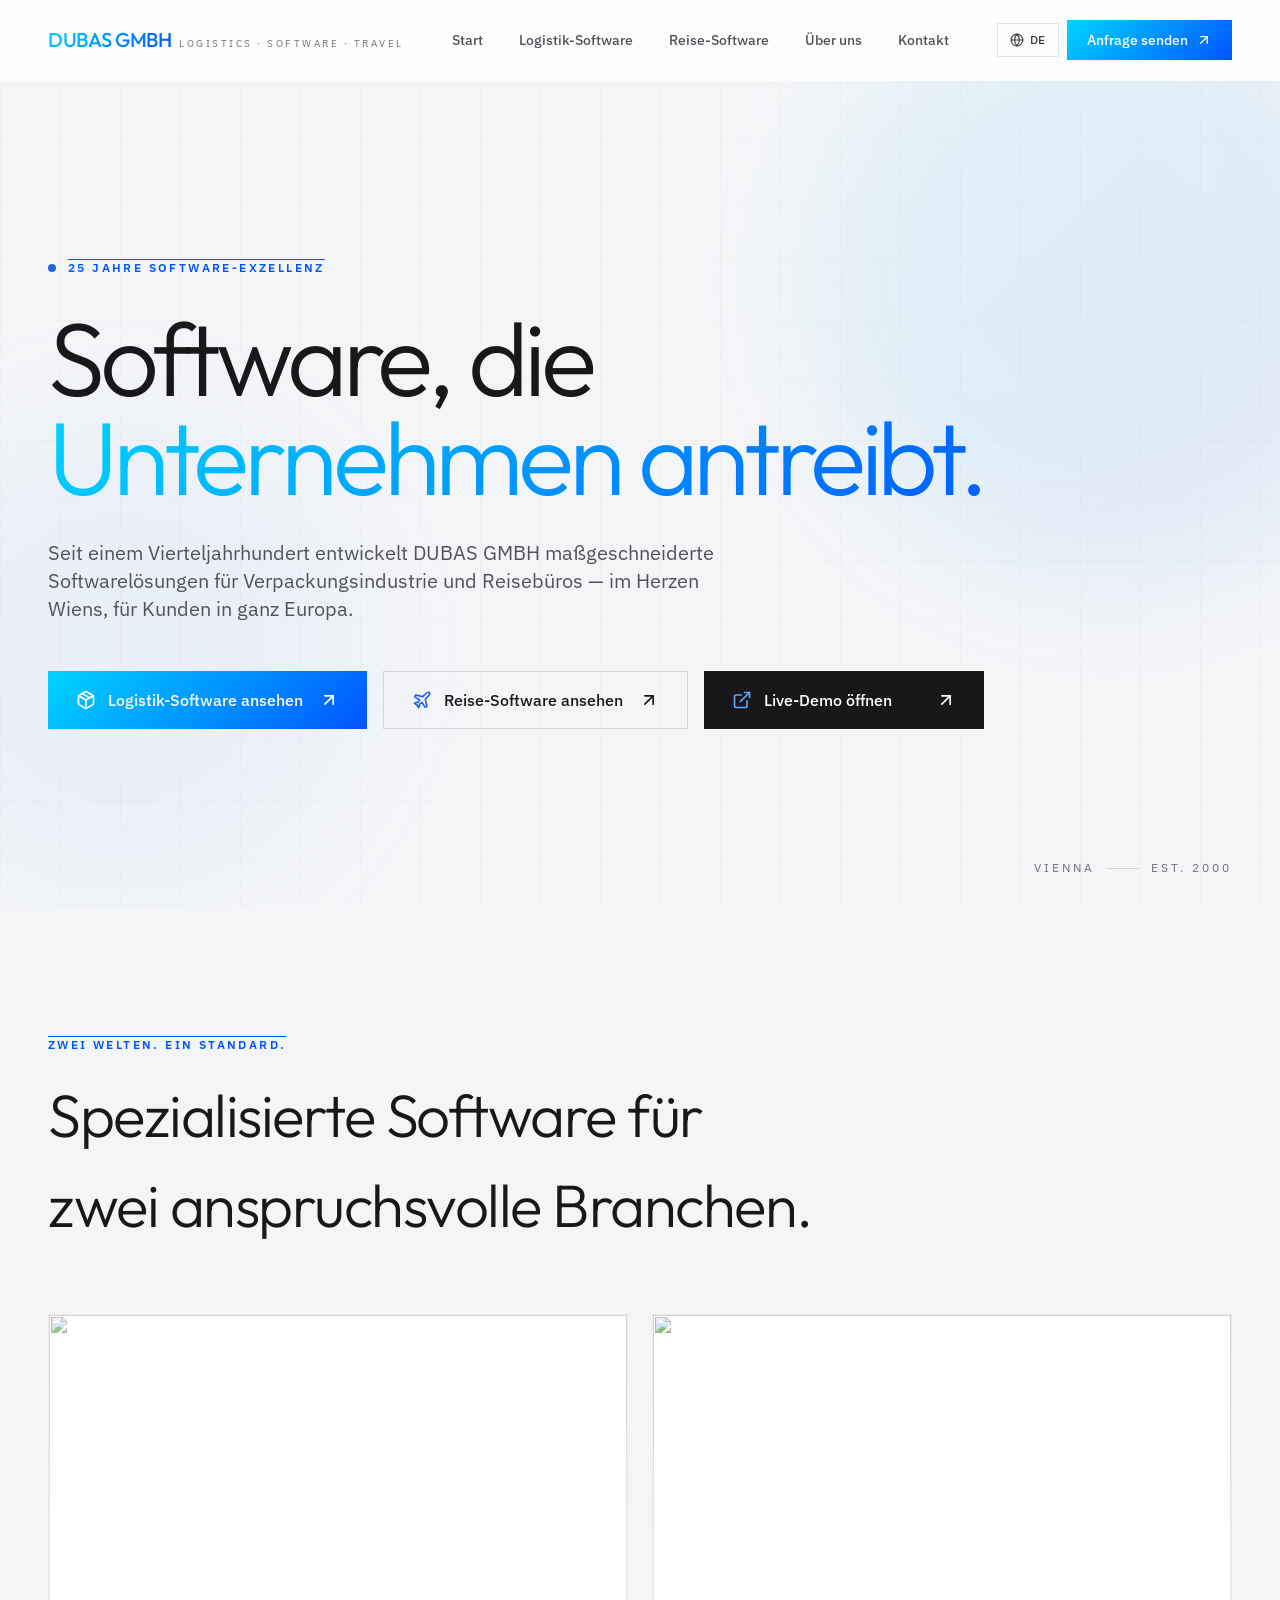
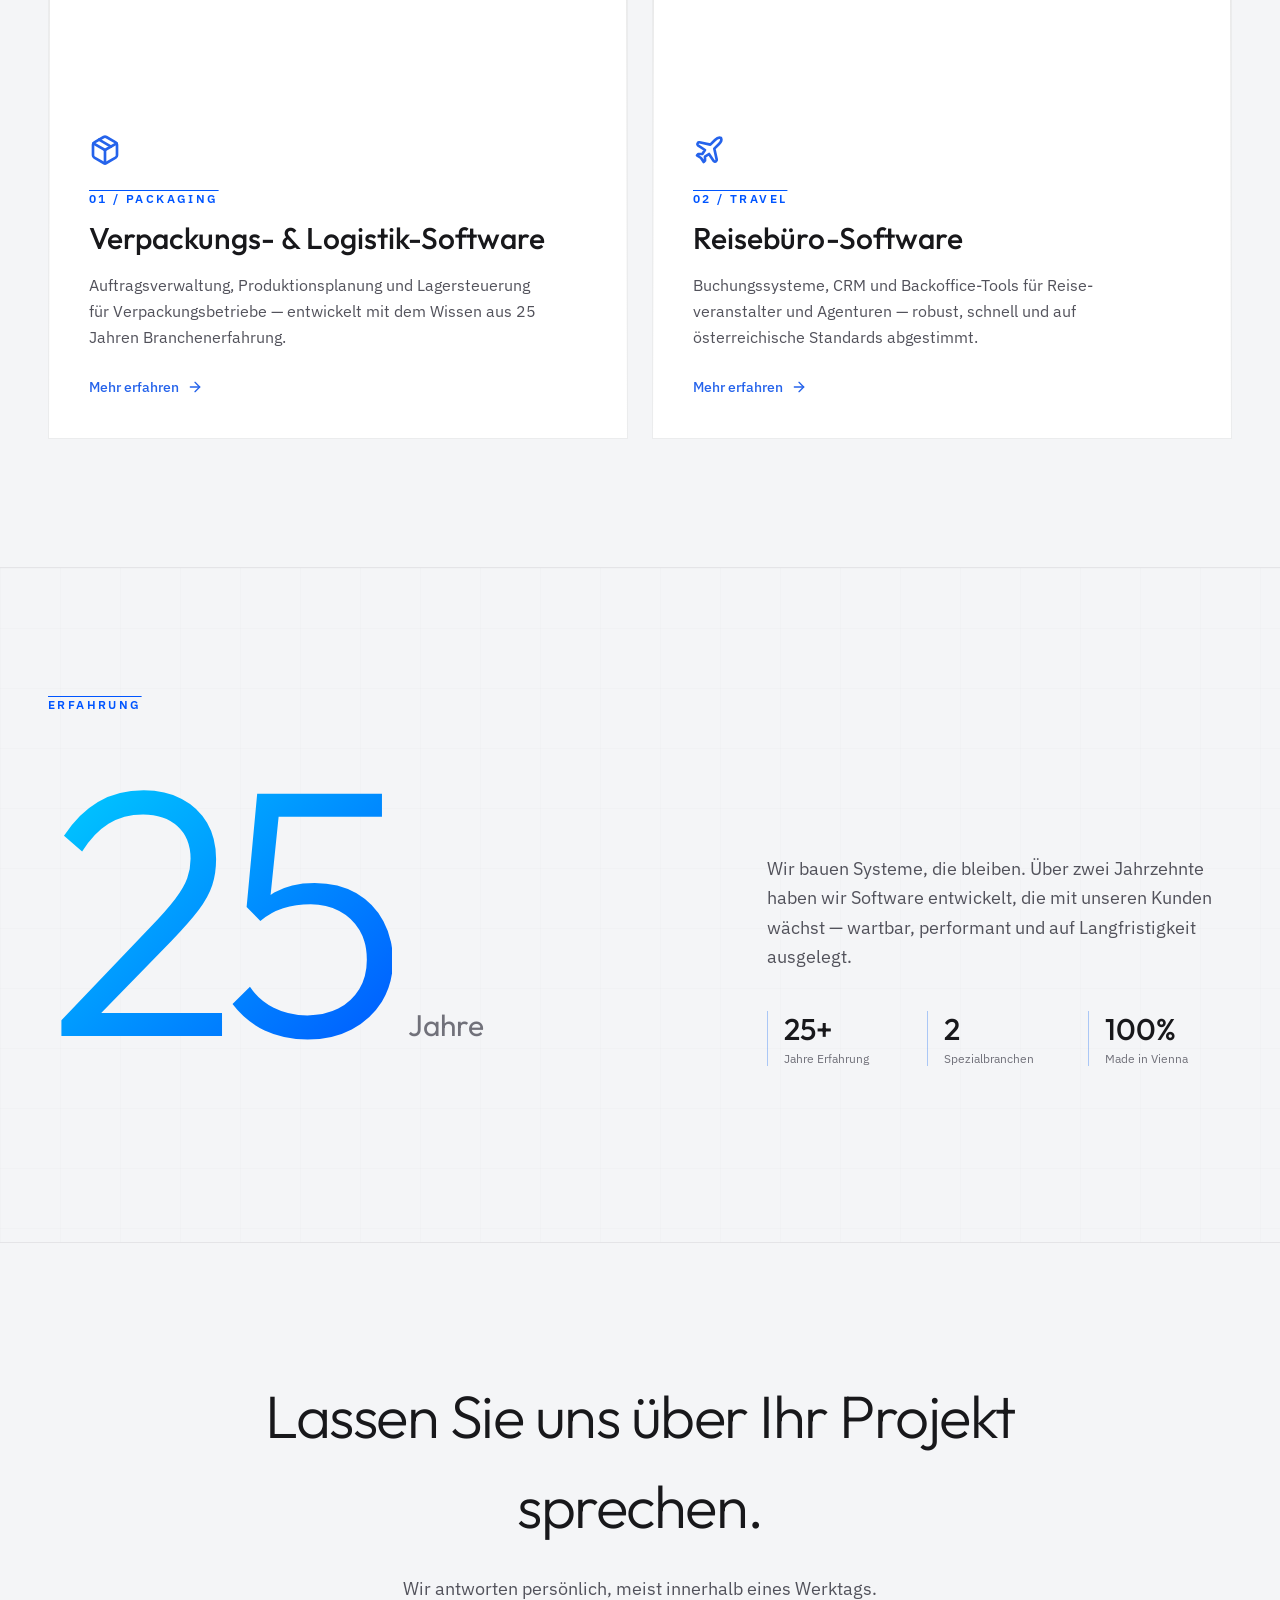
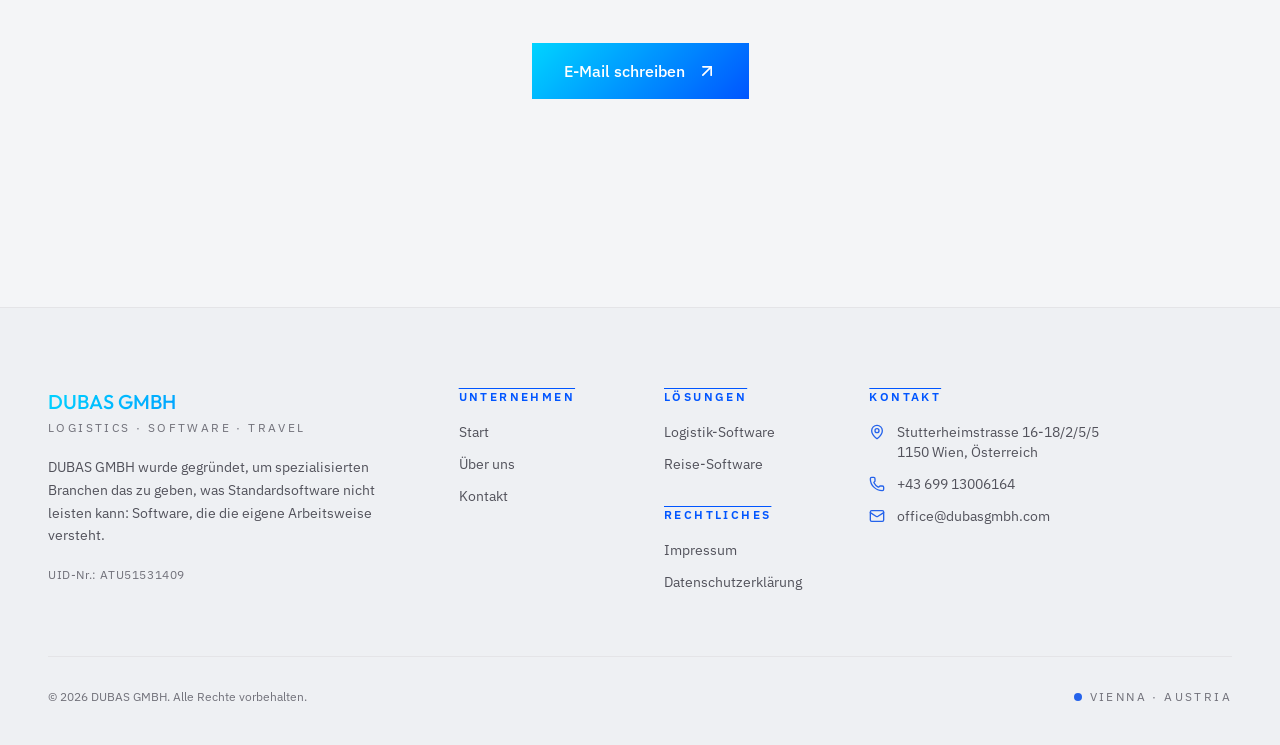
==== index.html @ 384abd9e "Add files via upload" ====
<!doctype html><html lang="en"><head><meta charset="utf-8"/><meta name="viewport" content="width=device-width,initial-scale=1"/><meta name="theme-color" content="#000000"/><meta name="description" content="DUBAS GMBH · Logistics · Software · Travel — Spezialisierte Software für Verpackungsindustrie und Reisebüros seit 25 Jahren. Wien, Österreich."/><link rel="preconnect" href="https://fonts.googleapis.com"/><link rel="preconnect" href="https://fonts.gstatic.com" crossorigin/><link href="https://fonts.googleapis.com/css2?family=Inter:wght@600&display=swap" rel="stylesheet"/><title>DUBAS GMBH · Logistics · Software · Travel</title><script>window.addEventListener("error",function(e){e.error instanceof DOMException&&"DataCloneError"===e.error.name&&e.message&&e.message.includes("PerformanceServerTiming")&&(e.stopImmediatePropagation(),e.preventDefault())},!0)</script><script defer="defer" src="/static/js/main.39b60852.js"></script><link href="/static/css/main.dbda0793.css" rel="stylesheet"></head><body><noscript>You need to enable JavaScript to run this app.</noscript><div id="root"></div><script>!function(e,t){var r,s,o,i;t.__SV||(window.posthog=t,t._i=[],t.init=function(n,a,p){function c(e,t){var r=t.split(".");2==r.length&&(e=e[r[0]],t=r[1]),e[t]=function(){e.push([t].concat(Array.prototype.slice.call(arguments,0)))}}(o=e.createElement("script")).type="text/javascript",o.crossOrigin="anonymous",o.async=!0,o.src=a.api_host.replace(".i.posthog.com","-assets.i.posthog.com")+"/static/array.js",(i=e.getElementsByTagName("script")[0]).parentNode.insertBefore(o,i);var g=t;for(void 0!==p?g=t[p]=[]:p="posthog",g.people=g.people||[],g.toString=function(e){var t="posthog";return"posthog"!==p&&(t+="."+p),e||(t+=" (stub)"),t},g.people.toString=function(){return g.toString(1)+".people (stub)"},r="init me ws ys ps bs capture je Di ks register register_once register_for_session unregister unregister_for_session Ps getFeatureFlag getFeatureFlagPayload isFeatureEnabled reloadFeatureFlags updateEarlyAccessFeatureEnrollment getEarlyAccessFeatures on onFeatureFlags onSurveysLoaded onSessionId getSurveys getActiveMatchingSurveys renderSurvey canRenderSurvey canRenderSurveyAsync identify setPersonProperties group resetGroups setPersonPropertiesForFlags resetPersonPropertiesForFlags setGroupPropertiesForFlags resetGroupPropertiesForFlags reset get_distinct_id getGroups get_session_id get_session_replay_url alias set_config startSessionRecording stopSessionRecording sessionRecordingStarted captureException loadToolbar get_property getSessionProperty Es $s createPersonProfile Is opt_in_capturing opt_out_capturing has_opted_in_capturing has_opted_out_capturing clear_opt_in_out_capturing Ss debug xs getPageViewId captureTraceFeedback captureTraceMetric".split(" "),s=0;s<r.length;s++)c(g,r[s]);t._i.push([n,a,p])},t.__SV=1)}(document,window.posthog||[]),posthog.init("phc_xAvL2Iq4tFmANRE7kzbKwaSqp1HJjN7x48s3vr0CMjs",{api_host:"https://us.i.posthog.com",person_profiles:"identified_only",session_recording:{recordCrossOriginIframes:!0,capturePerformance:!1}})</script></body></html>
---- static/css/main.dbda0793.css ----
@import url(https://fonts.googleapis.com/css2?family=Outfit:wght@300;400;500;600;700&family=IBM+Plex+Sans:wght@300;400;500;600&display=swap);*,:after,:before{--tw-border-spacing-x:0;--tw-border-spacing-y:0;--tw-translate-x:0;--tw-translate-y:0;--tw-rotate:0;--tw-skew-x:0;--tw-skew-y:0;--tw-scale-x:1;--tw-scale-y:1;--tw-pan-x: ;--tw-pan-y: ;--tw-pinch-zoom: ;--tw-scroll-snap-strictness:proximity;--tw-gradient-from-position: ;--tw-gradient-via-position: ;--tw-gradient-to-position: ;--tw-ordinal: ;--tw-slashed-zero: ;--tw-numeric-figure: ;--tw-numeric-spacing: ;--tw-numeric-fraction: ;--tw-ring-inset: ;--tw-ring-offset-width:0px;--tw-ring-offset-color:#fff;--tw-ring-color:#3b82f680;--tw-ring-offset-shadow:0 0 #0000;--tw-ring-shadow:0 0 #0000;--tw-shadow:0 0 #0000;--tw-shadow-colored:0 0 #0000;--tw-blur: ;--tw-brightness: ;--tw-contrast: ;--tw-grayscale: ;--tw-hue-rotate: ;--tw-invert: ;--tw-saturate: ;--tw-sepia: ;--tw-drop-shadow: ;--tw-backdrop-blur: ;--tw-backdrop-brightness: ;--tw-backdrop-contrast: ;--tw-backdrop-grayscale: ;--tw-backdrop-hue-rotate: ;--tw-backdrop-invert: ;--tw-backdrop-opacity: ;--tw-backdrop-saturate: ;--tw-backdrop-sepia: ;--tw-contain-size: ;--tw-contain-layout: ;--tw-contain-paint: ;--tw-contain-style: }::backdrop{--tw-border-spacing-x:0;--tw-border-spacing-y:0;--tw-translate-x:0;--tw-translate-y:0;--tw-rotate:0;--tw-skew-x:0;--tw-skew-y:0;--tw-scale-x:1;--tw-scale-y:1;--tw-pan-x: ;--tw-pan-y: ;--tw-pinch-zoom: ;--tw-scroll-snap-strictness:proximity;--tw-gradient-from-position: ;--tw-gradient-via-position: ;--tw-gradient-to-position: ;--tw-ordinal: ;--tw-slashed-zero: ;--tw-numeric-figure: ;--tw-numeric-spacing: ;--tw-numeric-fraction: ;--tw-ring-inset: ;--tw-ring-offset-width:0px;--tw-ring-offset-color:#fff;--tw-ring-color:#3b82f680;--tw-ring-offset-shadow:0 0 #0000;--tw-ring-shadow:0 0 #0000;--tw-shadow:0 0 #0000;--tw-shadow-colored:0 0 #0000;--tw-blur: ;--tw-brightness: ;--tw-contrast: ;--tw-grayscale: ;--tw-hue-rotate: ;--tw-invert: ;--tw-saturate: ;--tw-sepia: ;--tw-drop-shadow: ;--tw-backdrop-blur: ;--tw-backdrop-brightness: ;--tw-backdrop-contrast: ;--tw-backdrop-grayscale: ;--tw-backdrop-hue-rotate: ;--tw-backdrop-invert: ;--tw-backdrop-opacity: ;--tw-backdrop-saturate: ;--tw-backdrop-sepia: ;--tw-contain-size: ;--tw-contain-layout: ;--tw-contain-paint: ;--tw-contain-style: }

/*
! tailwindcss v3.4.17 | MIT License | https://tailwindcss.com
*/*,:after,:before{border:0 solid #e5e7eb;box-sizing:border-box}:after,:before{--tw-content:""}:host,html{-webkit-text-size-adjust:100%;font-feature-settings:normal;-webkit-tap-highlight-color:transparent;font-family:ui-sans-serif,system-ui,sans-serif,Apple Color Emoji,Segoe UI Emoji,Segoe UI Symbol,Noto Color Emoji;font-variation-settings:normal;line-height:1.5;tab-size:4}body{line-height:inherit}hr{border-top-width:1px;color:inherit;height:0}abbr:where([title]){-webkit-text-decoration:underline dotted;text-decoration:underline dotted}h1,h2,h3,h4,h5,h6{font-size:inherit;font-weight:inherit}a{color:inherit;text-decoration:inherit}b,strong{font-weight:bolder}code,kbd,pre,samp{font-feature-settings:normal;font-family:ui-monospace,SFMono-Regular,Menlo,Monaco,Consolas,Liberation Mono,Courier New,monospace;font-size:1em;font-variation-settings:normal}small{font-size:80%}sub,sup{font-size:75%;line-height:0;position:relative;vertical-align:initial}sub{bottom:-.25em}sup{top:-.5em}table{border-collapse:collapse;border-color:inherit;text-indent:0}button,input,optgroup,select,textarea{font-feature-settings:inherit;color:inherit;font-family:inherit;font-size:100%;font-variation-settings:inherit;font-weight:inherit;letter-spacing:inherit;line-height:inherit;margin:0;padding:0}button,select{text-transform:none}button,input:where([type=button]),input:where([type=reset]),input:where([type=submit]){-webkit-appearance:button;background-color:initial;background-image:none}:-moz-focusring{outline:auto}:-moz-ui-invalid{box-shadow:none}progress{vertical-align:initial}::-webkit-inner-spin-button,::-webkit-outer-spin-button{height:auto}[type=search]{-webkit-appearance:textfield;outline-offset:-2px}::-webkit-search-decoration{-webkit-appearance:none}::-webkit-file-upload-button{-webkit-appearance:button;font:inherit}summary{display:list-item}blockquote,dd,dl,figure,h1,h2,h3,h4,h5,h6,hr,p,pre{margin:0}fieldset{margin:0}fieldset,legend{padding:0}menu,ol,ul{list-style:none;margin:0;padding:0}dialog{padding:0}textarea{resize:vertical}input::placeholder,textarea::placeholder{color:#9ca3af;opacity:1}[role=button],button{cursor:pointer}:disabled{cursor:default}audio,canvas,embed,iframe,img,object,svg,video{display:block;vertical-align:middle}img,video{height:auto;max-width:100%}[hidden]:where(:not([hidden=until-found])){display:none}:root{--background:220 14% 96%;--foreground:222 47% 8%;--card:0 0% 100%;--card-foreground:222 47% 8%;--popover:0 0% 100%;--popover-foreground:222 47% 8%;--primary:221 100% 50%;--primary-foreground:0 0% 100%;--secondary:220 14% 92%;--secondary-foreground:222 47% 8%;--muted:220 14% 92%;--muted-foreground:220 9% 40%;--accent:220 14% 92%;--accent-foreground:222 47% 8%;--destructive:0 84% 60%;--destructive-foreground:0 0% 100%;--border:220 13% 85%;--input:220 13% 85%;--ring:221 100% 50%;--radius:0rem}*{border-color:#d4d7de;border-color:hsl(var(--border))}body{background-color:#f3f4f6;background-color:hsl(var(--background));color:#0b111e;color:hsl(var(--foreground))}.sr-only{clip:rect(0,0,0,0);border-width:0;height:1px;margin:-1px;overflow:hidden;padding:0;position:absolute;white-space:nowrap;width:1px}.pointer-events-none{pointer-events:none}.pointer-events-auto{pointer-events:auto}.visible{visibility:visible}.invisible{visibility:hidden}.fixed{position:fixed}.absolute{position:absolute}.relative{position:relative}.inset-0{inset:0}.inset-x-0{left:0;right:0}.inset-y-0{bottom:0;top:0}.-bottom-1{bottom:-.25rem}.-bottom-12{bottom:-3rem}.-left-12{left:-3rem}.-left-40{left:-10rem}.-right-12{right:-3rem}.-right-44{right:-11rem}.-top-12{top:-3rem}.-top-24{top:-6rem}.bottom-0{bottom:0}.bottom-8{bottom:2rem}.left-0{left:0}.left-1{left:.25rem}.left-1\/2{left:50%}.left-2{left:.5rem}.left-4{left:1rem}.left-\[50\%\]{left:50%}.right-0{right:0}.right-1{right:.25rem}.right-2{right:.5rem}.right-4{right:1rem}.right-6{right:1.5rem}.top-0{top:0}.top-1{top:.25rem}.top-1\/2{top:50%}.top-4{top:1rem}.top-\[1px\]{top:1px}.top-\[50\%\]{top:50%}.top-\[60\%\]{top:60%}.top-full{top:100%}.z-10{z-index:10}.z-50{z-index:50}.z-\[100\]{z-index:100}.z-\[1\]{z-index:1}.-mx-1{margin-left:-.25rem;margin-right:-.25rem}.mx-auto{margin-left:auto;margin-right:auto}.my-1{margin-bottom:.25rem;margin-top:.25rem}.-ml-4{margin-left:-1rem}.-mt-4{margin-top:-1rem}.mb-1{margin-bottom:.25rem}.mb-10{margin-bottom:2.5rem}.mb-12{margin-bottom:3rem}.mb-3{margin-bottom:.75rem}.mb-4{margin-bottom:1rem}.mb-5{margin-bottom:1.25rem}.mb-6{margin-bottom:1.5rem}.mb-8{margin-bottom:2rem}.ml-1{margin-left:.25rem}.ml-auto{margin-left:auto}.mr-2{margin-right:.5rem}.mt-0\.5{margin-top:.125rem}.mt-1{margin-top:.25rem}.mt-1\.5{margin-top:.375rem}.mt-16{margin-top:4rem}.mt-2{margin-top:.5rem}.mt-20{margin-top:5rem}.mt-24{margin-top:6rem}.mt-4{margin-top:1rem}.mt-6{margin-top:1.5rem}.mt-8{margin-top:2rem}.mt-auto{margin-top:auto}.mt-px{margin-top:1px}.block{display:block}.flex{display:flex}.inline-flex{display:inline-flex}.table{display:table}.grid{display:grid}.hidden{display:none}.aspect-\[4\/5\]{aspect-ratio:4/5}.aspect-square{aspect-ratio:1/1}.h-1\.5{height:.375rem}.h-10{height:2.5rem}.h-12{height:3rem}.h-16{height:4rem}.h-2{height:.5rem}.h-2\.5{height:.625rem}.h-3{height:.75rem}.h-3\.5{height:.875rem}.h-4{height:1rem}.h-5{height:1.25rem}.h-6{height:1.5rem}.h-7{height:1.75rem}.h-8{height:2rem}.h-9{height:2.25rem}.h-\[1px\]{height:1px}.h-\[300px\]{height:300px}.h-\[320px\]{height:320px}.h-\[420px\]{height:420px}.h-\[var\(--radix-navigation-menu-viewport-height\)\]{height:var(--radix-navigation-menu-viewport-height)}.h-\[var\(--radix-select-trigger-height\)\]{height:var(--radix-select-trigger-height)}.h-auto{height:auto}.h-full{height:100%}.h-px{height:1px}.max-h-\[--radix-context-menu-content-available-height\]{max-height:var(--radix-context-menu-content-available-height)}.max-h-\[--radix-select-content-available-height\]{max-height:var(--radix-select-content-available-height)}.max-h-\[300px\]{max-height:300px}.max-h-\[var\(--radix-dropdown-menu-content-available-height\)\]{max-height:var(--radix-dropdown-menu-content-available-height)}.max-h-screen{max-height:100vh}.min-h-\[220px\]{min-height:220px}.min-h-\[60px\]{min-height:60px}.min-h-\[60vh\]{min-height:60vh}.min-h-\[calc\(100vh-4rem\)\]{min-height:calc(100vh - 4rem)}.min-h-screen{min-height:100vh}.w-10{width:2.5rem}.w-12{width:3rem}.w-2{width:.5rem}.w-2\.5{width:.625rem}.w-3{width:.75rem}.w-3\.5{width:.875rem}.w-3\/4{width:75%}.w-4{width:1rem}.w-5{width:1.25rem}.w-6{width:1.5rem}.w-64{width:16rem}.w-7{width:1.75rem}.w-72{width:18rem}.w-8{width:2rem}.w-9{width:2.25rem}.w-\[100px\]{width:100px}.w-\[1px\]{width:1px}.w-\[300px\]{width:300px}.w-\[320px\]{width:320px}.w-full{width:100%}.w-max{width:-webkit-max-content;width:max-content}.w-px{width:1px}.min-w-0{min-width:0}.min-w-10{min-width:2.5rem}.min-w-8{min-width:2rem}.min-w-9{min-width:2.25rem}.min-w-\[120px\]{min-width:120px}.min-w-\[12rem\]{min-width:12rem}.min-w-\[8rem\]{min-width:8rem}.min-w-\[var\(--radix-select-trigger-width\)\]{min-width:var(--radix-select-trigger-width)}.max-w-2xl{max-width:42rem}.max-w-3xl{max-width:48rem}.max-w-4xl{max-width:56rem}.max-w-5xl{max-width:64rem}.max-w-7xl{max-width:80rem}.max-w-lg{max-width:32rem}.max-w-max{max-width:-webkit-max-content;max-width:max-content}.max-w-md{max-width:28rem}.max-w-sm{max-width:24rem}.flex-1{flex:1 1}.flex-shrink-0,.shrink-0{flex-shrink:0}.grow{flex-grow:1}.grow-0{flex-grow:0}.basis-full{flex-basis:100%}.caption-bottom{caption-side:bottom}.border-collapse{border-collapse:collapse}.origin-\[--radix-context-menu-content-transform-origin\]{transform-origin:var(--radix-context-menu-content-transform-origin)}.origin-\[--radix-dropdown-menu-content-transform-origin\]{transform-origin:var(--radix-dropdown-menu-content-transform-origin)}.origin-\[--radix-hover-card-content-transform-origin\]{transform-origin:var(--radix-hover-card-content-transform-origin)}.origin-\[--radix-menubar-content-transform-origin\]{transform-origin:var(--radix-menubar-content-transform-origin)}.origin-\[--radix-popover-content-transform-origin\]{transform-origin:var(--radix-popover-content-transform-origin)}.origin-\[--radix-select-content-transform-origin\]{transform-origin:var(--radix-select-content-transform-origin)}.origin-\[--radix-tooltip-content-transform-origin\]{transform-origin:var(--radix-tooltip-content-transform-origin)}.-translate-x-1\/2{--tw-translate-x:-50%}.-translate-x-1\/2,.-translate-y-1\/2{transform:translate(var(--tw-translate-x),var(--tw-translate-y)) rotate(var(--tw-rotate)) skewX(var(--tw-skew-x)) skewY(var(--tw-skew-y)) scaleX(var(--tw-scale-x)) scaleY(var(--tw-scale-y))}.-translate-y-1\/2{--tw-translate-y:-50%}.translate-x-\[-50\%\]{--tw-translate-x:-50%}.translate-x-\[-50\%\],.translate-y-\[-50\%\]{transform:translate(var(--tw-translate-x),var(--tw-translate-y)) rotate(var(--tw-rotate)) skewX(var(--tw-skew-x)) skewY(var(--tw-skew-y)) scaleX(var(--tw-scale-x)) scaleY(var(--tw-scale-y))}.translate-y-\[-50\%\]{--tw-translate-y:-50%}.rotate-45{--tw-rotate:45deg}.rotate-45,.rotate-90{transform:translate(var(--tw-translate-x),var(--tw-translate-y)) rotate(var(--tw-rotate)) skewX(var(--tw-skew-x)) skewY(var(--tw-skew-y)) scaleX(var(--tw-scale-x)) scaleY(var(--tw-scale-y))}.rotate-90{--tw-rotate:90deg}.transform{transform:translate(var(--tw-translate-x),var(--tw-translate-y)) rotate(var(--tw-rotate)) skewX(var(--tw-skew-x)) skewY(var(--tw-skew-y)) scaleX(var(--tw-scale-x)) scaleY(var(--tw-scale-y))}@keyframes pulse{50%{opacity:.5}}.animate-pulse{animation:pulse 2s cubic-bezier(.4,0,.6,1) infinite}.cursor-default{cursor:default}.cursor-pointer{cursor:pointer}.touch-none{touch-action:none}.select-none{-webkit-user-select:none;user-select:none}.list-none{list-style-type:none}.grid-cols-1{grid-template-columns:repeat(1,minmax(0,1fr))}.flex-row{flex-direction:row}.flex-col{flex-direction:column}.flex-col-reverse{flex-direction:column-reverse}.flex-wrap{flex-wrap:wrap}.items-start{align-items:flex-start}.items-end{align-items:flex-end}.items-center{align-items:center}.items-baseline{align-items:baseline}.justify-center{justify-content:center}.justify-between{justify-content:space-between}.gap-1{gap:.25rem}.gap-1\.5{gap:.375rem}.gap-12{gap:3rem}.gap-2{gap:.5rem}.gap-3{gap:.75rem}.gap-4{gap:1rem}.gap-6{gap:1.5rem}.gap-8{gap:2rem}.gap-px{gap:1px}.space-x-1>:not([hidden])~:not([hidden]){--tw-space-x-reverse:0;margin-left:calc(.25rem*(1 - var(--tw-space-x-reverse)));margin-right:calc(.25rem*var(--tw-space-x-reverse))}.space-x-2>:not([hidden])~:not([hidden]){--tw-space-x-reverse:0;margin-left:calc(.5rem*(1 - var(--tw-space-x-reverse)));margin-right:calc(.5rem*var(--tw-space-x-reverse))}.space-y-1>:not([hidden])~:not([hidden]){--tw-space-y-reverse:0;margin-bottom:calc(.25rem*var(--tw-space-y-reverse));margin-top:calc(.25rem*(1 - var(--tw-space-y-reverse)))}.space-y-1\.5>:not([hidden])~:not([hidden]){--tw-space-y-reverse:0;margin-bottom:calc(.375rem*var(--tw-space-y-reverse));margin-top:calc(.375rem*(1 - var(--tw-space-y-reverse)))}.space-y-10>:not([hidden])~:not([hidden]){--tw-space-y-reverse:0;margin-bottom:calc(2.5rem*var(--tw-space-y-reverse));margin-top:calc(2.5rem*(1 - var(--tw-space-y-reverse)))}.space-y-2>:not([hidden])~:not([hidden]){--tw-space-y-reverse:0;margin-bottom:calc(.5rem*var(--tw-space-y-reverse));margin-top:calc(.5rem*(1 - var(--tw-space-y-reverse)))}.space-y-3>:not([hidden])~:not([hidden]){--tw-space-y-reverse:0;margin-bottom:calc(.75rem*var(--tw-space-y-reverse));margin-top:calc(.75rem*(1 - var(--tw-space-y-reverse)))}.space-y-4>:not([hidden])~:not([hidden]){--tw-space-y-reverse:0;margin-bottom:calc(1rem*var(--tw-space-y-reverse));margin-top:calc(1rem*(1 - var(--tw-space-y-reverse)))}.space-y-8>:not([hidden])~:not([hidden]){--tw-space-y-reverse:0;margin-bottom:calc(2rem*var(--tw-space-y-reverse));margin-top:calc(2rem*(1 - var(--tw-space-y-reverse)))}.overflow-auto{overflow:auto}.overflow-hidden{overflow:hidden}.overflow-y-auto{overflow-y:auto}.overflow-x-hidden{overflow-x:hidden}.whitespace-nowrap{white-space:nowrap}.break-words{overflow-wrap:break-word}.rounded-\[inherit\]{border-radius:inherit}.rounded-full{border-radius:9999px}.rounded-lg{border-radius:0;border-radius:var(--radius)}.rounded-md{border-radius:-2px;border-radius:calc(var(--radius) - 2px)}.rounded-none{border-radius:0}.rounded-sm{border-radius:-4px;border-radius:calc(var(--radius) - 4px)}.rounded-xl{border-radius:.75rem}.rounded-t-\[10px\]{border-top-left-radius:10px;border-top-right-radius:10px}.rounded-tl-sm{border-top-left-radius:-4px;border-top-left-radius:calc(var(--radius) - 4px)}.border{border-width:1px}.border-0{border-width:0}.border-2{border-width:2px}.border-y{border-top-width:1px}.border-b,.border-y{border-bottom-width:1px}.border-l{border-left-width:1px}.border-l-2{border-left-width:2px}.border-r{border-right-width:1px}.border-t{border-top-width:1px}.border-blue-500{--tw-border-opacity:1;border-color:#3b82f6;border-color:rgb(59 130 246/var(--tw-border-opacity,1))}.border-blue-500\/30{border-color:#3b82f64d}.border-blue-500\/40{border-color:#3b82f666}.border-destructive{border-color:#ef4343;border-color:hsl(var(--destructive))}.border-destructive\/50{border-color:#ef434380;border-color:hsl(var(--destructive)/.5)}.border-input{border-color:#d4d7de;border-color:hsl(var(--input))}.border-primary{border-color:#0051ff;border-color:hsl(var(--primary))}.border-primary\/50{border-color:#0051ff80;border-color:hsl(var(--primary)/.5)}.border-transparent{border-color:#0000}.border-zinc-200{--tw-border-opacity:1;border-color:#e4e4e7;border-color:rgb(228 228 231/var(--tw-border-opacity,1))}.border-zinc-300{--tw-border-opacity:1;border-color:#d4d4d8;border-color:rgb(212 212 216/var(--tw-border-opacity,1))}.border-l-transparent{border-left-color:#0000}.border-t-transparent{border-top-color:#0000}.bg-\[\#eef0f3\]{--tw-bg-opacity:1;background-color:#eef0f3;background-color:rgb(238 240 243/var(--tw-bg-opacity,1))}.bg-\[\#f4f5f7\]{--tw-bg-opacity:1;background-color:#f4f5f7;background-color:rgb(244 245 247/var(--tw-bg-opacity,1))}.bg-accent{background-color:#e8eaed;background-color:hsl(var(--accent))}.bg-background{background-color:#f3f4f6;background-color:hsl(var(--background))}.bg-black\/80{background-color:#000c}.bg-blue-400{--tw-bg-opacity:1;background-color:#60a5fa;background-color:rgb(96 165 250/var(--tw-bg-opacity,1))}.bg-blue-600{--tw-bg-opacity:1;background-color:#2563eb;background-color:rgb(37 99 235/var(--tw-bg-opacity,1))}.bg-border{background-color:#d4d7de;background-color:hsl(var(--border))}.bg-card{background-color:#fff;background-color:hsl(var(--card))}.bg-destructive{background-color:#ef4343;background-color:hsl(var(--destructive))}.bg-foreground{background-color:#0b111e;background-color:hsl(var(--foreground))}.bg-muted{background-color:#e8eaed;background-color:hsl(var(--muted))}.bg-muted\/50{background-color:#e8eaed80;background-color:hsl(var(--muted)/.5)}.bg-popover{background-color:#fff;background-color:hsl(var(--popover))}.bg-primary{background-color:#0051ff;background-color:hsl(var(--primary))}.bg-primary\/10{background-color:#0051ff1a;background-color:hsl(var(--primary)/.1)}.bg-primary\/20{background-color:#0051ff33;background-color:hsl(var(--primary)/.2)}.bg-secondary{background-color:#e8eaed;background-color:hsl(var(--secondary))}.bg-transparent{background-color:initial}.bg-white{--tw-bg-opacity:1;background-color:#fff;background-color:rgb(255 255 255/var(--tw-bg-opacity,1))}.bg-white\/80{background-color:#fffc}.bg-white\/95{background-color:#fffffff2}.bg-zinc-200{--tw-bg-opacity:1;background-color:#e4e4e7;background-color:rgb(228 228 231/var(--tw-bg-opacity,1))}.bg-zinc-300{--tw-bg-opacity:1;background-color:#d4d4d8;background-color:rgb(212 212 216/var(--tw-bg-opacity,1))}.bg-zinc-900{--tw-bg-opacity:1;background-color:#18181b;background-color:rgb(24 24 27/var(--tw-bg-opacity,1))}.bg-gradient-to-t{background-image:linear-gradient(to top,var(--tw-gradient-stops))}.from-\[\#f4f5f7\]{--tw-gradient-from:#f4f5f7 var(--tw-gradient-from-position);--tw-gradient-to:#f4f5f700 var(--tw-gradient-to-position);--tw-gradient-stops:var(--tw-gradient-from),var(--tw-gradient-to)}.from-white{--tw-gradient-from:#fff var(--tw-gradient-from-position);--tw-gradient-to:#fff0 var(--tw-gradient-to-position);--tw-gradient-stops:var(--tw-gradient-from),var(--tw-gradient-to)}.via-white\/55{--tw-gradient-to:#fff0 var(--tw-gradient-to-position);--tw-gradient-stops:var(--tw-gradient-from),#ffffff8c var(--tw-gradient-via-position),var(--tw-gradient-to)}.via-white\/70{--tw-gradient-to:#fff0 var(--tw-gradient-to-position);--tw-gradient-stops:var(--tw-gradient-from),#ffffffb3 var(--tw-gradient-via-position),var(--tw-gradient-to)}.to-white\/10{--tw-gradient-to:#ffffff1a var(--tw-gradient-to-position)}.fill-current{fill:currentColor}.fill-primary{fill:#0051ff;fill:hsl(var(--primary))}.object-cover{object-fit:cover}.p-0{padding:0}.p-1{padding:.25rem}.p-2{padding:.5rem}.p-3{padding:.75rem}.p-4{padding:1rem}.p-6{padding:1.5rem}.p-8{padding:2rem}.p-\[1px\]{padding:1px}.px-1\.5{padding-left:.375rem;padding-right:.375rem}.px-2{padding-left:.5rem;padding-right:.5rem}.px-2\.5{padding-left:.625rem;padding-right:.625rem}.px-3{padding-left:.75rem;padding-right:.75rem}.px-4{padding-left:1rem;padding-right:1rem}.px-5{padding-left:1.25rem;padding-right:1.25rem}.px-6{padding-left:1.5rem;padding-right:1.5rem}.px-7{padding-left:1.75rem;padding-right:1.75rem}.px-8{padding-left:2rem;padding-right:2rem}.py-0\.5{padding-bottom:.125rem;padding-top:.125rem}.py-1{padding-bottom:.25rem;padding-top:.25rem}.py-1\.5{padding-bottom:.375rem;padding-top:.375rem}.py-14{padding-bottom:3.5rem;padding-top:3.5rem}.py-16{padding-bottom:4rem;padding-top:4rem}.py-2{padding-bottom:.5rem;padding-top:.5rem}.py-2\.5{padding-bottom:.625rem;padding-top:.625rem}.py-20{padding-bottom:5rem;padding-top:5rem}.py-3{padding-bottom:.75rem;padding-top:.75rem}.py-4{padding-bottom:1rem;padding-top:1rem}.py-5{padding-bottom:1.25rem;padding-top:1.25rem}.py-6{padding-bottom:1.5rem;padding-top:1.5rem}.pb-10{padding-bottom:2.5rem}.pb-12{padding-bottom:3rem}.pb-14{padding-bottom:3.5rem}.pb-16{padding-bottom:4rem}.pb-4{padding-bottom:1rem}.pl-2{padding-left:.5rem}.pl-2\.5{padding-left:.625rem}.pl-4{padding-left:1rem}.pl-8{padding-left:2rem}.pr-2{padding-right:.5rem}.pr-2\.5{padding-right:.625rem}.pr-6{padding-right:1.5rem}.pr-8{padding-right:2rem}.pt-0{padding-top:0}.pt-1{padding-top:.25rem}.pt-14{padding-top:3.5rem}.pt-16{padding-top:4rem}.pt-4{padding-top:1rem}.pt-8{padding-top:2rem}.text-left{text-align:left}.text-center{text-align:center}.align-middle{vertical-align:middle}.text-2xl{font-size:1.5rem;line-height:2rem}.text-5xl{font-size:3rem;line-height:1}.text-\[0\.8rem\]{font-size:.8rem}.text-\[10px\]{font-size:10px}.text-base{font-size:1rem;line-height:1.5rem}.text-lg{font-size:1.125rem;line-height:1.75rem}.text-sm{font-size:.875rem;line-height:1.25rem}.text-xl{font-size:1.25rem;line-height:1.75rem}.text-xs{font-size:.75rem;line-height:1rem}.font-light{font-weight:300}.font-medium{font-weight:500}.font-normal{font-weight:400}.font-semibold{font-weight:600}.uppercase{text-transform:uppercase}.leading-\[1\.02\]{line-height:1.02}.leading-\[1\.04\]{line-height:1.04}.leading-\[1\.06\]{line-height:1.06}.leading-none{line-height:1}.leading-relaxed{line-height:1.625}.leading-tight{line-height:1.25}.tracking-\[0\.25em\]{letter-spacing:.25em}.tracking-\[0\.2em\]{letter-spacing:.2em}.tracking-tight{letter-spacing:-.025em}.tracking-tighter{letter-spacing:-.05em}.tracking-wide{letter-spacing:.025em}.tracking-wider{letter-spacing:.05em}.tracking-widest{letter-spacing:.1em}.text-accent-foreground{color:#0b111e;color:hsl(var(--accent-foreground))}.text-blue-400{--tw-text-opacity:1;color:#60a5fa;color:rgb(96 165 250/var(--tw-text-opacity,1))}.text-blue-600{--tw-text-opacity:1;color:#2563eb;color:rgb(37 99 235/var(--tw-text-opacity,1))}.text-card-foreground{color:#0b111e;color:hsl(var(--card-foreground))}.text-current{color:currentColor}.text-destructive{color:#ef4343;color:hsl(var(--destructive))}.text-destructive-foreground{color:#fff;color:hsl(var(--destructive-foreground))}.text-foreground{color:#0b111e;color:hsl(var(--foreground))}.text-foreground\/50{color:#0b111e80;color:hsl(var(--foreground)/.5)}.text-muted-foreground{color:#5d636f;color:hsl(var(--muted-foreground))}.text-popover-foreground{color:#0b111e;color:hsl(var(--popover-foreground))}.text-primary{color:#0051ff;color:hsl(var(--primary))}.text-primary-foreground{color:#fff;color:hsl(var(--primary-foreground))}.text-secondary-foreground{color:#0b111e;color:hsl(var(--secondary-foreground))}.text-white{--tw-text-opacity:1;color:#fff;color:rgb(255 255 255/var(--tw-text-opacity,1))}.text-zinc-500{--tw-text-opacity:1;color:#71717a;color:rgb(113 113 122/var(--tw-text-opacity,1))}.text-zinc-600{--tw-text-opacity:1;color:#52525b;color:rgb(82 82 91/var(--tw-text-opacity,1))}.text-zinc-700{--tw-text-opacity:1;color:#3f3f46;color:rgb(63 63 70/var(--tw-text-opacity,1))}.text-zinc-800{--tw-text-opacity:1;color:#27272a;color:rgb(39 39 42/var(--tw-text-opacity,1))}.text-zinc-900{--tw-text-opacity:1;color:#18181b;color:rgb(24 24 27/var(--tw-text-opacity,1))}.overline{-webkit-text-decoration-line:overline;text-decoration-line:overline}.underline-offset-4{text-underline-offset:4px}.opacity-0{opacity:0}.opacity-30{opacity:.3}.opacity-40{opacity:.4}.opacity-50{opacity:.5}.opacity-60{opacity:.6}.opacity-70{opacity:.7}.opacity-90{opacity:.9}.opacity-\[0\.06\]{opacity:.06}.opacity-\[0\.08\]{opacity:.08}.opacity-\[0\.75\]{opacity:.75}.opacity-\[0\.7\]{opacity:.7}.opacity-\[0\.8\]{opacity:.8}.shadow{--tw-shadow:0 1px 3px 0 #0000001a,0 1px 2px -1px #0000001a;--tw-shadow-colored:0 1px 3px 0 var(--tw-shadow-color),0 1px 2px -1px var(--tw-shadow-color)}.shadow,.shadow-lg{box-shadow:0 0 #0000,0 0 #0000,var(--tw-shadow);box-shadow:var(--tw-ring-offset-shadow,0 0 #0000),var(--tw-ring-shadow,0 0 #0000),var(--tw-shadow)}.shadow-lg{--tw-shadow:0 10px 15px -3px #0000001a,0 4px 6px -4px #0000001a;--tw-shadow-colored:0 10px 15px -3px var(--tw-shadow-color),0 4px 6px -4px var(--tw-shadow-color)}.shadow-md{--tw-shadow:0 4px 6px -1px #0000001a,0 2px 4px -2px #0000001a;--tw-shadow-colored:0 4px 6px -1px var(--tw-shadow-color),0 2px 4px -2px var(--tw-shadow-color)}.shadow-md,.shadow-sm{box-shadow:0 0 #0000,0 0 #0000,var(--tw-shadow);box-shadow:var(--tw-ring-offset-shadow,0 0 #0000),var(--tw-ring-shadow,0 0 #0000),var(--tw-shadow)}.shadow-sm{--tw-shadow:0 1px 2px 0 #0000000d;--tw-shadow-colored:0 1px 2px 0 var(--tw-shadow-color)}.outline-none{outline:2px solid #0000;outline-offset:2px}.outline{outline-style:solid}.ring-0{--tw-ring-offset-shadow:var(--tw-ring-inset) 0 0 0 var(--tw-ring-offset-width) var(--tw-ring-offset-color);--tw-ring-shadow:var(--tw-ring-inset) 0 0 0 calc(var(--tw-ring-offset-width)) var(--tw-ring-color)}.ring-0,.ring-1{box-shadow:var(--tw-ring-offset-shadow),var(--tw-ring-shadow),0 0 #0000;box-shadow:var(--tw-ring-offset-shadow),var(--tw-ring-shadow),var(--tw-shadow,0 0 #0000)}.ring-1{--tw-ring-offset-shadow:var(--tw-ring-inset) 0 0 0 var(--tw-ring-offset-width) var(--tw-ring-offset-color);--tw-ring-shadow:var(--tw-ring-inset) 0 0 0 calc(1px + var(--tw-ring-offset-width)) var(--tw-ring-color)}.ring-ring{--tw-ring-color:hsl(var(--ring))}.ring-offset-background{--tw-ring-offset-color:hsl(var(--background))}.blur-3xl{--tw-blur:blur(64px)}.blur-3xl,.filter{filter:var(--tw-blur) var(--tw-brightness) var(--tw-contrast) var(--tw-grayscale) var(--tw-hue-rotate) var(--tw-invert) var(--tw-saturate) var(--tw-sepia) var(--tw-drop-shadow)}.transition{transition-duration:.15s;transition-property:color,background-color,border-color,fill,stroke,opacity,box-shadow,transform,filter,-webkit-text-decoration-color,-webkit-backdrop-filter;transition-property:color,background-color,border-color,text-decoration-color,fill,stroke,opacity,box-shadow,transform,filter,backdrop-filter;transition-property:color,background-color,border-color,text-decoration-color,fill,stroke,opacity,box-shadow,transform,filter,backdrop-filter,-webkit-text-decoration-color,-webkit-backdrop-filter;transition-timing-function:cubic-bezier(.4,0,.2,1)}.transition-all{transition-duration:.15s;transition-property:all;transition-timing-function:cubic-bezier(.4,0,.2,1)}.transition-colors{transition-duration:.15s;transition-property:color,background-color,border-color,fill,stroke,-webkit-text-decoration-color;transition-property:color,background-color,border-color,text-decoration-color,fill,stroke;transition-property:color,background-color,border-color,text-decoration-color,fill,stroke,-webkit-text-decoration-color;transition-timing-function:cubic-bezier(.4,0,.2,1)}.transition-opacity{transition-duration:.15s;transition-property:opacity;transition-timing-function:cubic-bezier(.4,0,.2,1)}.transition-transform{transition-duration:.15s;transition-property:transform;transition-timing-function:cubic-bezier(.4,0,.2,1)}.duration-1000{transition-duration:1s}.duration-200{transition-duration:.2s}.duration-300{transition-duration:.3s}.duration-500{transition-duration:.5s}.ease-in-out{transition-timing-function:cubic-bezier(.4,0,.2,1)}@keyframes enter{0%{opacity:1;opacity:var(--tw-enter-opacity,1);transform:translateZ(0) scaleX(1) rotate(0);transform:translate3d(var(--tw-enter-translate-x,0),var(--tw-enter-translate-y,0),0) scale3d(var(--tw-enter-scale,1),var(--tw-enter-scale,1),var(--tw-enter-scale,1)) rotate(var(--tw-enter-rotate,0))}}@keyframes exit{to{opacity:1;opacity:var(--tw-exit-opacity,1);transform:translateZ(0) scaleX(1) rotate(0);transform:translate3d(var(--tw-exit-translate-x,0),var(--tw-exit-translate-y,0),0) scale3d(var(--tw-exit-scale,1),var(--tw-exit-scale,1),var(--tw-exit-scale,1)) rotate(var(--tw-exit-rotate,0))}}.animate-in{--tw-enter-opacity:initial;--tw-enter-scale:initial;--tw-enter-rotate:initial;--tw-enter-translate-x:initial;--tw-enter-translate-y:initial;animation-duration:.15s;animation-name:enter}.fade-in-0{--tw-enter-opacity:0}.zoom-in-95{--tw-enter-scale:.95}.duration-1000{animation-duration:1s}.duration-200{animation-duration:.2s}.duration-300{animation-duration:.3s}.duration-500{animation-duration:.5s}.ease-in-out{animation-timing-function:cubic-bezier(.4,0,.2,1)}.running{animation-play-state:running}html{scroll-behavior:smooth}*{box-sizing:border-box}#root,body,html{min-height:100%;overflow-x:hidden;width:100%}canvas,iframe,img,svg,video{max-width:100%}a,button{-webkit-tap-highlight-color:transparent}@media (max-width:640px){.overline{font-size:.68rem;letter-spacing:.14em}}body{-webkit-font-smoothing:antialiased;-moz-osx-font-smoothing:grayscale;background-color:#f4f5f7;color:#0a0e1a;font-family:IBM Plex Sans,sans-serif;margin:0;text-rendering:optimizeSpeed}::selection{background:#0055ff2e;color:#0a0e1a}::-webkit-scrollbar{width:10px}::-webkit-scrollbar-track{background:#eef0f3}::-webkit-scrollbar-thumb{background:#cbd2da;border-radius:0}::-webkit-scrollbar-thumb:hover{background:#05f}.font-heading{font-family:Outfit,sans-serif}.font-body{font-family:IBM Plex Sans,sans-serif}.text-gradient-brand{-webkit-text-fill-color:#0000;background:linear-gradient(135deg,#00d4ff,#05f);-webkit-background-clip:text;background-clip:text;color:#0000}.bg-gradient-brand{background:linear-gradient(135deg,#00d4ff,#05f)}.glass-panel{background:#ffffffeb;border:1px solid #0a0e1a14}.grid-bg{background-image:linear-gradient(#0a0e1a0a 1px,#0000 0),linear-gradient(90deg,#0a0e1a0a 1px,#0000 0);background-size:60px 60px}.glow-cyan{box-shadow:0 0 30px #0055ff2e}.tech-card{background:#fff;border:1px solid #0a0e1a14;transition:border-color .3s ease,box-shadow .3s ease,transform .3s ease}.tech-card:hover{border-color:#0055ff73;box-shadow:0 12px 40px -12px #0055ff40;transform:translateY(-4px)}.overline{color:#05f;font-size:.75rem;font-weight:600;letter-spacing:.2em;text-transform:uppercase}@keyframes fadeUp{0%{opacity:0;transform:translateY(20px)}to{opacity:1;transform:translateY(0)}}.fade-up{animation:fadeUp .8s cubic-bezier(.4,0,.2,1) both}@keyframes pulseGlow{0%,to{opacity:.4}50%{opacity:1}}.pulse-dot{animation:pulseGlow 2s ease-in-out infinite}.file\:border-0::-webkit-file-upload-button{border-width:0}.file\:border-0::file-selector-button{border-width:0}.file\:bg-transparent::-webkit-file-upload-button{background-color:initial}.file\:bg-transparent::file-selector-button{background-color:initial}.file\:text-sm::-webkit-file-upload-button{font-size:.875rem;line-height:1.25rem}.file\:text-sm::file-selector-button{font-size:.875rem;line-height:1.25rem}.file\:font-medium::-webkit-file-upload-button{font-weight:500}.file\:font-medium::file-selector-button{font-weight:500}.file\:text-foreground::-webkit-file-upload-button{color:#0b111e;color:hsl(var(--foreground))}.file\:text-foreground::file-selector-button{color:#0b111e;color:hsl(var(--foreground))}.placeholder\:text-muted-foreground::placeholder{color:#5d636f;color:hsl(var(--muted-foreground))}.after\:absolute:after{content:var(--tw-content);position:absolute}.after\:inset-y-0:after{bottom:0;content:var(--tw-content);top:0}.after\:left-1\/2:after{content:var(--tw-content);left:50%}.after\:w-1:after{content:var(--tw-content);width:.25rem}.after\:-translate-x-1\/2:after{--tw-translate-x:-50%;content:var(--tw-content);transform:translate(var(--tw-translate-x),var(--tw-translate-y)) rotate(var(--tw-rotate)) skewX(var(--tw-skew-x)) skewY(var(--tw-skew-y)) scaleX(var(--tw-scale-x)) scaleY(var(--tw-scale-y))}.first\:rounded-l-md:first-child{border-bottom-left-radius:-2px;border-bottom-left-radius:calc(var(--radius) - 2px);border-top-left-radius:-2px;border-top-left-radius:calc(var(--radius) - 2px)}.first\:border-l:first-child{border-left-width:1px}.last\:rounded-r-md:last-child{border-bottom-right-radius:-2px;border-bottom-right-radius:calc(var(--radius) - 2px);border-top-right-radius:-2px;border-top-right-radius:calc(var(--radius) - 2px)}.focus-within\:relative:focus-within{position:relative}.focus-within\:z-20:focus-within{z-index:20}.hover\:border-blue-500\/40:hover{border-color:#3b82f666}.hover\:border-blue-500\/60:hover{border-color:#3b82f699}.hover\:border-zinc-300:hover{--tw-border-opacity:1;border-color:#d4d4d8;border-color:rgb(212 212 216/var(--tw-border-opacity,1))}.hover\:bg-accent:hover{background-color:#e8eaed;background-color:hsl(var(--accent))}.hover\:bg-destructive\/80:hover{background-color:#ef4343cc;background-color:hsl(var(--destructive)/.8)}.hover\:bg-destructive\/90:hover{background-color:#ef4343e6;background-color:hsl(var(--destructive)/.9)}.hover\:bg-muted:hover{background-color:#e8eaed;background-color:hsl(var(--muted))}.hover\:bg-muted\/50:hover{background-color:#e8eaed80;background-color:hsl(var(--muted)/.5)}.hover\:bg-primary:hover{background-color:#0051ff;background-color:hsl(var(--primary))}.hover\:bg-primary\/80:hover{background-color:#0051ffcc;background-color:hsl(var(--primary)/.8)}.hover\:bg-primary\/90:hover{background-color:#0051ffe6;background-color:hsl(var(--primary)/.9)}.hover\:bg-secondary:hover{background-color:#e8eaed;background-color:hsl(var(--secondary))}.hover\:bg-secondary\/80:hover{background-color:#e8eaedcc;background-color:hsl(var(--secondary)/.8)}.hover\:bg-zinc-100:hover{--tw-bg-opacity:1;background-color:#f4f4f5;background-color:rgb(244 244 245/var(--tw-bg-opacity,1))}.hover\:bg-zinc-50:hover{--tw-bg-opacity:1;background-color:#fafafa;background-color:rgb(250 250 250/var(--tw-bg-opacity,1))}.hover\:bg-zinc-800:hover{--tw-bg-opacity:1;background-color:#27272a;background-color:rgb(39 39 42/var(--tw-bg-opacity,1))}.hover\:text-accent-foreground:hover{color:#0b111e;color:hsl(var(--accent-foreground))}.hover\:text-blue-600:hover{--tw-text-opacity:1;color:#2563eb;color:rgb(37 99 235/var(--tw-text-opacity,1))}.hover\:text-foreground:hover{color:#0b111e;color:hsl(var(--foreground))}.hover\:text-muted-foreground:hover{color:#5d636f;color:hsl(var(--muted-foreground))}.hover\:text-primary-foreground:hover{color:#fff;color:hsl(var(--primary-foreground))}.hover\:text-zinc-900:hover{--tw-text-opacity:1;color:#18181b;color:rgb(24 24 27/var(--tw-text-opacity,1))}.hover\:underline:hover{-webkit-text-decoration-line:underline;text-decoration-line:underline}.hover\:opacity-100:hover{opacity:1}.hover\:opacity-90:hover{opacity:.9}.focus\:bg-accent:focus{background-color:#e8eaed;background-color:hsl(var(--accent))}.focus\:bg-blue-600\/10:focus{background-color:#2563eb1a}.focus\:bg-primary:focus{background-color:#0051ff;background-color:hsl(var(--primary))}.focus\:text-accent-foreground:focus{color:#0b111e;color:hsl(var(--accent-foreground))}.focus\:text-primary-foreground:focus{color:#fff;color:hsl(var(--primary-foreground))}.focus\:text-zinc-900:focus{--tw-text-opacity:1;color:#18181b;color:rgb(24 24 27/var(--tw-text-opacity,1))}.focus\:opacity-100:focus{opacity:1}.focus\:outline-none:focus{outline:2px solid #0000;outline-offset:2px}.focus\:ring-1:focus{--tw-ring-offset-shadow:var(--tw-ring-inset) 0 0 0 var(--tw-ring-offset-width) var(--tw-ring-offset-color);--tw-ring-shadow:var(--tw-ring-inset) 0 0 0 calc(1px + var(--tw-ring-offset-width)) var(--tw-ring-color)}.focus\:ring-1:focus,.focus\:ring-2:focus{box-shadow:var(--tw-ring-offset-shadow),var(--tw-ring-shadow),0 0 #0000;box-shadow:var(--tw-ring-offset-shadow),var(--tw-ring-shadow),var(--tw-shadow,0 0 #0000)}.focus\:ring-2:focus{--tw-ring-offset-shadow:var(--tw-ring-inset) 0 0 0 var(--tw-ring-offset-width) var(--tw-ring-offset-color);--tw-ring-shadow:var(--tw-ring-inset) 0 0 0 calc(2px + var(--tw-ring-offset-width)) var(--tw-ring-color)}.focus\:ring-ring:focus{--tw-ring-color:hsl(var(--ring))}.focus\:ring-offset-2:focus{--tw-ring-offset-width:2px}.focus-visible\:outline-none:focus-visible{outline:2px solid #0000;outline-offset:2px}.focus-visible\:ring-1:focus-visible{--tw-ring-offset-shadow:var(--tw-ring-inset) 0 0 0 var(--tw-ring-offset-width) var(--tw-ring-offset-color);--tw-ring-shadow:var(--tw-ring-inset) 0 0 0 calc(1px + var(--tw-ring-offset-width)) var(--tw-ring-color);box-shadow:var(--tw-ring-offset-shadow),var(--tw-ring-shadow),0 0 #0000;box-shadow:var(--tw-ring-offset-shadow),var(--tw-ring-shadow),var(--tw-shadow,0 0 #0000)}.focus-visible\:ring-2:focus-visible{--tw-ring-offset-shadow:var(--tw-ring-inset) 0 0 0 var(--tw-ring-offset-width) var(--tw-ring-offset-color);--tw-ring-shadow:var(--tw-ring-inset) 0 0 0 calc(2px + var(--tw-ring-offset-width)) var(--tw-ring-color);box-shadow:var(--tw-ring-offset-shadow),var(--tw-ring-shadow),0 0 #0000;box-shadow:var(--tw-ring-offset-shadow),var(--tw-ring-shadow),var(--tw-shadow,0 0 #0000)}.focus-visible\:ring-ring:focus-visible{--tw-ring-color:hsl(var(--ring))}.focus-visible\:ring-offset-1:focus-visible{--tw-ring-offset-width:1px}.focus-visible\:ring-offset-2:focus-visible{--tw-ring-offset-width:2px}.focus-visible\:ring-offset-background:focus-visible{--tw-ring-offset-color:hsl(var(--background))}.disabled\:pointer-events-none:disabled{pointer-events:none}.disabled\:cursor-not-allowed:disabled{cursor:not-allowed}.disabled\:opacity-50:disabled{opacity:.5}.group:hover .group-hover\:-translate-y-1{--tw-translate-y:-0.25rem}.group:hover .group-hover\:-translate-y-1,.group:hover .group-hover\:translate-x-1{transform:translate(var(--tw-translate-x),var(--tw-translate-y)) rotate(var(--tw-rotate)) skewX(var(--tw-skew-x)) skewY(var(--tw-skew-y)) scaleX(var(--tw-scale-x)) scaleY(var(--tw-scale-y))}.group:hover .group-hover\:translate-x-1{--tw-translate-x:0.25rem}.group:hover .group-hover\:gap-3{gap:.75rem}.group:hover .group-hover\:border-blue-500{--tw-border-opacity:1;border-color:#3b82f6;border-color:rgb(59 130 246/var(--tw-border-opacity,1))}.group:hover .group-hover\:bg-blue-600\/5{background-color:#2563eb0d}.group:hover .group-hover\:text-blue-600{--tw-text-opacity:1;color:#2563eb;color:rgb(37 99 235/var(--tw-text-opacity,1))}.group:hover .group-hover\:opacity-100{opacity:1}.group:hover .group-hover\:opacity-\[0\.95\]{opacity:.95}.group:hover .group-hover\:opacity-\[0\.9\]{opacity:.9}.group.destructive .group-\[\.destructive\]\:border-muted\/40{border-color:#e8eaed66;border-color:hsl(var(--muted)/.4)}.group.toaster .group-\[\.toaster\]\:border-border{border-color:#d4d7de;border-color:hsl(var(--border))}.group.toast .group-\[\.toast\]\:bg-muted{background-color:#e8eaed;background-color:hsl(var(--muted))}.group.toast .group-\[\.toast\]\:bg-primary{background-color:#0051ff;background-color:hsl(var(--primary))}.group.toaster .group-\[\.toaster\]\:bg-background{background-color:#f3f4f6;background-color:hsl(var(--background))}.group.destructive .group-\[\.destructive\]\:text-red-300{--tw-text-opacity:1;color:#fca5a5;color:rgb(252 165 165/var(--tw-text-opacity,1))}.group.toast .group-\[\.toast\]\:text-muted-foreground{color:#5d636f;color:hsl(var(--muted-foreground))}.group.toast .group-\[\.toast\]\:text-primary-foreground{color:#fff;color:hsl(var(--primary-foreground))}.group.toaster .group-\[\.toaster\]\:text-foreground{color:#0b111e;color:hsl(var(--foreground))}.group.toaster .group-\[\.toaster\]\:shadow-lg{--tw-shadow:0 10px 15px -3px #0000001a,0 4px 6px -4px #0000001a;--tw-shadow-colored:0 10px 15px -3px var(--tw-shadow-color),0 4px 6px -4px var(--tw-shadow-color);box-shadow:0 0 #0000,0 0 #0000,var(--tw-shadow);box-shadow:var(--tw-ring-offset-shadow,0 0 #0000),var(--tw-ring-shadow,0 0 #0000),var(--tw-shadow)}.group.destructive .group-\[\.destructive\]\:hover\:border-destructive\/30:hover{border-color:#ef43434d;border-color:hsl(var(--destructive)/.3)}.group.destructive .group-\[\.destructive\]\:hover\:bg-destructive:hover{background-color:#ef4343;background-color:hsl(var(--destructive))}.group.destructive .group-\[\.destructive\]\:hover\:text-destructive-foreground:hover{color:#fff;color:hsl(var(--destructive-foreground))}.group.destructive .group-\[\.destructive\]\:hover\:text-red-50:hover{--tw-text-opacity:1;color:#fef2f2;color:rgb(254 242 242/var(--tw-text-opacity,1))}.group.destructive .group-\[\.destructive\]\:focus\:ring-destructive:focus{--tw-ring-color:hsl(var(--destructive))}.group.destructive .group-\[\.destructive\]\:focus\:ring-red-400:focus{--tw-ring-opacity:1;--tw-ring-color:rgb(248 113 113/var(--tw-ring-opacity,1))}.group.destructive .group-\[\.destructive\]\:focus\:ring-offset-red-600:focus{--tw-ring-offset-color:#dc2626}.peer:disabled~.peer-disabled\:cursor-not-allowed{cursor:not-allowed}.peer:disabled~.peer-disabled\:opacity-70{opacity:.7}.has-\[\:disabled\]\:opacity-50:has(:disabled){opacity:.5}.aria-selected\:bg-accent[aria-selected=true]{background-color:#e8eaed;background-color:hsl(var(--accent))}.aria-selected\:bg-accent\/50[aria-selected=true]{background-color:#e8eaed80;background-color:hsl(var(--accent)/.5)}.aria-selected\:text-accent-foreground[aria-selected=true]{color:#0b111e;color:hsl(var(--accent-foreground))}.aria-selected\:text-muted-foreground[aria-selected=true]{color:#5d636f;color:hsl(var(--muted-foreground))}.aria-selected\:opacity-100[aria-selected=true]{opacity:1}.data-\[disabled\=true\]\:pointer-events-none[data-disabled=true],.data-\[disabled\]\:pointer-events-none[data-disabled]{pointer-events:none}.data-\[panel-group-direction\=vertical\]\:h-px[data-panel-group-direction=vertical]{height:1px}.data-\[panel-group-direction\=vertical\]\:w-full[data-panel-group-direction=vertical]{width:100%}.data-\[side\=bottom\]\:translate-y-1[data-side=bottom]{--tw-translate-y:0.25rem}.data-\[side\=bottom\]\:translate-y-1[data-side=bottom],.data-\[side\=left\]\:-translate-x-1[data-side=left]{transform:translate(var(--tw-translate-x),var(--tw-translate-y)) rotate(var(--tw-rotate)) skewX(var(--tw-skew-x)) skewY(var(--tw-skew-y)) scaleX(var(--tw-scale-x)) scaleY(var(--tw-scale-y))}.data-\[side\=left\]\:-translate-x-1[data-side=left]{--tw-translate-x:-0.25rem}.data-\[side\=right\]\:translate-x-1[data-side=right]{--tw-translate-x:0.25rem}.data-\[side\=right\]\:translate-x-1[data-side=right],.data-\[side\=top\]\:-translate-y-1[data-side=top]{transform:translate(var(--tw-translate-x),var(--tw-translate-y)) rotate(var(--tw-rotate)) skewX(var(--tw-skew-x)) skewY(var(--tw-skew-y)) scaleX(var(--tw-scale-x)) scaleY(var(--tw-scale-y))}.data-\[side\=top\]\:-translate-y-1[data-side=top]{--tw-translate-y:-0.25rem}.data-\[state\=checked\]\:translate-x-4[data-state=checked]{--tw-translate-x:1rem;transform:translate(var(--tw-translate-x),var(--tw-translate-y)) rotate(var(--tw-rotate)) skewX(var(--tw-skew-x)) skewY(var(--tw-skew-y)) scaleX(var(--tw-scale-x)) scaleY(var(--tw-scale-y))}.data-\[state\=unchecked\]\:translate-x-0[data-state=unchecked],.data-\[swipe\=cancel\]\:translate-x-0[data-swipe=cancel]{--tw-translate-x:0px;transform:translate(var(--tw-translate-x),var(--tw-translate-y)) rotate(var(--tw-rotate)) skewX(var(--tw-skew-x)) skewY(var(--tw-skew-y)) scaleX(var(--tw-scale-x)) scaleY(var(--tw-scale-y))}.data-\[swipe\=end\]\:translate-x-\[var\(--radix-toast-swipe-end-x\)\][data-swipe=end]{--tw-translate-x:var(--radix-toast-swipe-end-x)}.data-\[swipe\=end\]\:translate-x-\[var\(--radix-toast-swipe-end-x\)\][data-swipe=end],.data-\[swipe\=move\]\:translate-x-\[var\(--radix-toast-swipe-move-x\)\][data-swipe=move]{transform:translate(var(--tw-translate-x),var(--tw-translate-y)) rotate(var(--tw-rotate)) skewX(var(--tw-skew-x)) skewY(var(--tw-skew-y)) scaleX(var(--tw-scale-x)) scaleY(var(--tw-scale-y))}.data-\[swipe\=move\]\:translate-x-\[var\(--radix-toast-swipe-move-x\)\][data-swipe=move]{--tw-translate-x:var(--radix-toast-swipe-move-x)}@keyframes accordion-up{0%{height:var(--radix-accordion-content-height)}to{height:0}}.data-\[state\=closed\]\:animate-accordion-up[data-state=closed]{animation:accordion-up .2s ease-out}@keyframes accordion-down{0%{height:0}to{height:var(--radix-accordion-content-height)}}.data-\[state\=open\]\:animate-accordion-down[data-state=open]{animation:accordion-down .2s ease-out}.data-\[panel-group-direction\=vertical\]\:flex-col[data-panel-group-direction=vertical]{flex-direction:column}.data-\[selected\=true\]\:bg-accent[data-selected=true]{background-color:#e8eaed;background-color:hsl(var(--accent))}.data-\[state\=active\]\:bg-background[data-state=active]{background-color:#f3f4f6;background-color:hsl(var(--background))}.data-\[state\=checked\]\:bg-primary[data-state=checked]{background-color:#0051ff;background-color:hsl(var(--primary))}.data-\[state\=on\]\:bg-accent[data-state=on],.data-\[state\=open\]\:bg-accent[data-state=open]{background-color:#e8eaed;background-color:hsl(var(--accent))}.data-\[state\=open\]\:bg-accent\/50[data-state=open]{background-color:#e8eaed80;background-color:hsl(var(--accent)/.5)}.data-\[state\=open\]\:bg-secondary[data-state=open]{background-color:#e8eaed;background-color:hsl(var(--secondary))}.data-\[state\=selected\]\:bg-muted[data-state=selected]{background-color:#e8eaed;background-color:hsl(var(--muted))}.data-\[state\=unchecked\]\:bg-input[data-state=unchecked]{background-color:#d4d7de;background-color:hsl(var(--input))}.data-\[placeholder\]\:text-muted-foreground[data-placeholder]{color:#5d636f;color:hsl(var(--muted-foreground))}.data-\[selected\=true\]\:text-accent-foreground[data-selected=true]{color:#0b111e;color:hsl(var(--accent-foreground))}.data-\[state\=active\]\:text-foreground[data-state=active]{color:#0b111e;color:hsl(var(--foreground))}.data-\[state\=checked\]\:text-primary-foreground[data-state=checked]{color:#fff;color:hsl(var(--primary-foreground))}.data-\[state\=on\]\:text-accent-foreground[data-state=on],.data-\[state\=open\]\:text-accent-foreground[data-state=open]{color:#0b111e;color:hsl(var(--accent-foreground))}.data-\[state\=open\]\:text-muted-foreground[data-state=open]{color:#5d636f;color:hsl(var(--muted-foreground))}.data-\[disabled\=true\]\:opacity-50[data-disabled=true],.data-\[disabled\]\:opacity-50[data-disabled]{opacity:.5}.data-\[state\=active\]\:shadow[data-state=active]{--tw-shadow:0 1px 3px 0 #0000001a,0 1px 2px -1px #0000001a;--tw-shadow-colored:0 1px 3px 0 var(--tw-shadow-color),0 1px 2px -1px var(--tw-shadow-color);box-shadow:0 0 #0000,0 0 #0000,var(--tw-shadow);box-shadow:var(--tw-ring-offset-shadow,0 0 #0000),var(--tw-ring-shadow,0 0 #0000),var(--tw-shadow)}.data-\[swipe\=move\]\:transition-none[data-swipe=move]{transition-property:none}.data-\[state\=closed\]\:duration-300[data-state=closed]{transition-duration:.3s}.data-\[state\=open\]\:duration-500[data-state=open]{transition-duration:.5s}.data-\[motion\^\=from-\]\:animate-in[data-motion^=from-],.data-\[state\=open\]\:animate-in[data-state=open],.data-\[state\=visible\]\:animate-in[data-state=visible]{--tw-enter-opacity:initial;--tw-enter-scale:initial;--tw-enter-rotate:initial;--tw-enter-translate-x:initial;--tw-enter-translate-y:initial;animation-duration:.15s;animation-name:enter}.data-\[motion\^\=to-\]\:animate-out[data-motion^=to-],.data-\[state\=closed\]\:animate-out[data-state=closed],.data-\[state\=hidden\]\:animate-out[data-state=hidden],.data-\[swipe\=end\]\:animate-out[data-swipe=end]{--tw-exit-opacity:initial;--tw-exit-scale:initial;--tw-exit-rotate:initial;--tw-exit-translate-x:initial;--tw-exit-translate-y:initial;animation-duration:.15s;animation-name:exit}.data-\[motion\^\=from-\]\:fade-in[data-motion^=from-]{--tw-enter-opacity:0}.data-\[motion\^\=to-\]\:fade-out[data-motion^=to-],.data-\[state\=closed\]\:fade-out-0[data-state=closed]{--tw-exit-opacity:0}.data-\[state\=closed\]\:fade-out-80[data-state=closed]{--tw-exit-opacity:0.8}.data-\[state\=hidden\]\:fade-out[data-state=hidden]{--tw-exit-opacity:0}.data-\[state\=open\]\:fade-in-0[data-state=open],.data-\[state\=visible\]\:fade-in[data-state=visible]{--tw-enter-opacity:0}.data-\[state\=closed\]\:zoom-out-95[data-state=closed]{--tw-exit-scale:.95}.data-\[state\=open\]\:zoom-in-90[data-state=open]{--tw-enter-scale:.9}.data-\[state\=open\]\:zoom-in-95[data-state=open]{--tw-enter-scale:.95}.data-\[motion\=from-end\]\:slide-in-from-right-52[data-motion=from-end]{--tw-enter-translate-x:13rem}.data-\[motion\=from-start\]\:slide-in-from-left-52[data-motion=from-start]{--tw-enter-translate-x:-13rem}.data-\[motion\=to-end\]\:slide-out-to-right-52[data-motion=to-end]{--tw-exit-translate-x:13rem}.data-\[motion\=to-start\]\:slide-out-to-left-52[data-motion=to-start]{--tw-exit-translate-x:-13rem}.data-\[side\=bottom\]\:slide-in-from-top-2[data-side=bottom]{--tw-enter-translate-y:-0.5rem}.data-\[side\=left\]\:slide-in-from-right-2[data-side=left]{--tw-enter-translate-x:0.5rem}.data-\[side\=right\]\:slide-in-from-left-2[data-side=right]{--tw-enter-translate-x:-0.5rem}.data-\[side\=top\]\:slide-in-from-bottom-2[data-side=top]{--tw-enter-translate-y:0.5rem}.data-\[state\=closed\]\:slide-out-to-bottom[data-state=closed]{--tw-exit-translate-y:100%}.data-\[state\=closed\]\:slide-out-to-left[data-state=closed]{--tw-exit-translate-x:-100%}.data-\[state\=closed\]\:slide-out-to-left-1\/2[data-state=closed]{--tw-exit-translate-x:-50%}.data-\[state\=closed\]\:slide-out-to-right-full[data-state=closed],.data-\[state\=closed\]\:slide-out-to-right[data-state=closed]{--tw-exit-translate-x:100%}.data-\[state\=closed\]\:slide-out-to-top[data-state=closed]{--tw-exit-translate-y:-100%}.data-\[state\=closed\]\:slide-out-to-top-\[48\%\][data-state=closed]{--tw-exit-translate-y:-48%}.data-\[state\=open\]\:slide-in-from-bottom[data-state=open]{--tw-enter-translate-y:100%}.data-\[state\=open\]\:slide-in-from-left[data-state=open]{--tw-enter-translate-x:-100%}.data-\[state\=open\]\:slide-in-from-left-1\/2[data-state=open]{--tw-enter-translate-x:-50%}.data-\[state\=open\]\:slide-in-from-right[data-state=open]{--tw-enter-translate-x:100%}.data-\[state\=open\]\:slide-in-from-top[data-state=open]{--tw-enter-translate-y:-100%}.data-\[state\=open\]\:slide-in-from-top-\[48\%\][data-state=open]{--tw-enter-translate-y:-48%}.data-\[state\=open\]\:slide-in-from-top-full[data-state=open]{--tw-enter-translate-y:-100%}.data-\[state\=closed\]\:duration-300[data-state=closed]{animation-duration:.3s}.data-\[state\=open\]\:duration-500[data-state=open]{animation-duration:.5s}.data-\[panel-group-direction\=vertical\]\:after\:left-0[data-panel-group-direction=vertical]:after{content:var(--tw-content);left:0}.data-\[panel-group-direction\=vertical\]\:after\:h-1[data-panel-group-direction=vertical]:after{content:var(--tw-content);height:.25rem}.data-\[panel-group-direction\=vertical\]\:after\:w-full[data-panel-group-direction=vertical]:after{content:var(--tw-content);width:100%}.data-\[panel-group-direction\=vertical\]\:after\:-translate-y-1\/2[data-panel-group-direction=vertical]:after{--tw-translate-y:-50%;content:var(--tw-content);transform:translate(var(--tw-translate-x),var(--tw-translate-y)) rotate(var(--tw-rotate)) skewX(var(--tw-skew-x)) skewY(var(--tw-skew-y)) scaleX(var(--tw-scale-x)) scaleY(var(--tw-scale-y))}.data-\[panel-group-direction\=vertical\]\:after\:translate-x-0[data-panel-group-direction=vertical]:after{--tw-translate-x:0px;content:var(--tw-content);transform:translate(var(--tw-translate-x),var(--tw-translate-y)) rotate(var(--tw-rotate)) skewX(var(--tw-skew-x)) skewY(var(--tw-skew-y)) scaleX(var(--tw-scale-x)) scaleY(var(--tw-scale-y))}.data-\[state\=open\]\:focus\:bg-accent:focus[data-state=open],.data-\[state\=open\]\:hover\:bg-accent:hover[data-state=open]{background-color:#e8eaed;background-color:hsl(var(--accent))}.group[data-state=open] .group-data-\[state\=open\]\:rotate-180{--tw-rotate:180deg;transform:translate(var(--tw-translate-x),var(--tw-translate-y)) rotate(var(--tw-rotate)) skewX(var(--tw-skew-x)) skewY(var(--tw-skew-y)) scaleX(var(--tw-scale-x)) scaleY(var(--tw-scale-y))}.dark\:border-destructive:is(.dark *){border-color:#ef4343;border-color:hsl(var(--destructive))}@media (min-width:640px){.sm\:-left-32{left:-8rem}.sm\:-right-32{right:-8rem}.sm\:bottom-0{bottom:0}.sm\:right-0{right:0}.sm\:top-auto{top:auto}.sm\:col-span-2{grid-column:span 2/span 2}.sm\:mb-10{margin-bottom:2.5rem}.sm\:mb-16{margin-bottom:4rem}.sm\:mb-8{margin-bottom:2rem}.sm\:mt-0{margin-top:0}.sm\:aspect-\[5\/4\]{aspect-ratio:5/4}.sm\:h-\[500px\]{height:500px}.sm\:h-\[600px\]{height:600px}.sm\:min-h-\[280px\]{min-height:280px}.sm\:w-\[500px\]{width:500px}.sm\:w-\[600px\]{width:600px}.sm\:w-auto{width:auto}.sm\:min-w-\[280px\]{min-width:280px}.sm\:max-w-sm{max-width:24rem}.sm\:grid-cols-2{grid-template-columns:repeat(2,minmax(0,1fr))}.sm\:grid-cols-3{grid-template-columns:repeat(3,minmax(0,1fr))}.sm\:flex-row{flex-direction:row}.sm\:flex-col{flex-direction:column}.sm\:items-center{align-items:center}.sm\:items-baseline{align-items:baseline}.sm\:justify-end{justify-content:flex-end}.sm\:justify-between{justify-content:space-between}.sm\:gap-2{gap:.5rem}.sm\:gap-2\.5{gap:.625rem}.sm\:gap-4{gap:1rem}.sm\:space-x-2>:not([hidden])~:not([hidden]){--tw-space-x-reverse:0;margin-left:calc(.5rem*(1 - var(--tw-space-x-reverse)));margin-right:calc(.5rem*var(--tw-space-x-reverse))}.sm\:space-x-4>:not([hidden])~:not([hidden]){--tw-space-x-reverse:0;margin-left:calc(1rem*(1 - var(--tw-space-x-reverse)));margin-right:calc(1rem*var(--tw-space-x-reverse))}.sm\:space-y-0>:not([hidden])~:not([hidden]){--tw-space-y-reverse:0;margin-bottom:calc(0px*var(--tw-space-y-reverse));margin-top:calc(0px*(1 - var(--tw-space-y-reverse)))}.sm\:space-y-12>:not([hidden])~:not([hidden]){--tw-space-y-reverse:0;margin-bottom:calc(3rem*var(--tw-space-y-reverse));margin-top:calc(3rem*(1 - var(--tw-space-y-reverse)))}.sm\:rounded-lg{border-radius:0;border-radius:var(--radius)}.sm\:p-10{padding:2.5rem}.sm\:p-8{padding:2rem}.sm\:px-6{padding-left:1.5rem;padding-right:1.5rem}.sm\:px-8{padding-left:2rem;padding-right:2rem}.sm\:py-20{padding-bottom:5rem;padding-top:5rem}.sm\:py-24{padding-bottom:6rem;padding-top:6rem}.sm\:py-28{padding-bottom:7rem;padding-top:7rem}.sm\:pb-16{padding-bottom:4rem}.sm\:pb-20{padding-bottom:5rem}.sm\:pb-24{padding-bottom:6rem}.sm\:pl-6{padding-left:1.5rem}.sm\:pt-20{padding-top:5rem}.sm\:pt-24{padding-top:6rem}.sm\:text-left{text-align:left}.sm\:text-xl{font-size:1.25rem;line-height:1.75rem}.sm\:leading-\[0\.95\]{line-height:.95}.data-\[state\=open\]\:sm\:slide-in-from-bottom-full[data-state=open]{--tw-enter-translate-y:100%}}@media (min-width:768px){.md\:absolute{position:absolute}.md\:right-12{right:3rem}.md\:col-span-2{grid-column:span 2/span 2}.md\:col-span-4{grid-column:span 4/span 4}.md\:inline{display:inline}.md\:flex{display:flex}.md\:inline-flex{display:inline-flex}.md\:h-20{height:5rem}.md\:h-\[480px\]{height:480px}.md\:min-h-\[70vh\]{min-height:70vh}.md\:min-h-\[92vh\]{min-height:92vh}.md\:w-\[var\(--radix-navigation-menu-viewport-width\)\]{width:var(--radix-navigation-menu-viewport-width)}.md\:w-auto{width:auto}.md\:max-w-\[420px\]{max-width:420px}.md\:grid-cols-12{grid-template-columns:repeat(12,minmax(0,1fr))}.md\:grid-cols-2{grid-template-columns:repeat(2,minmax(0,1fr))}.md\:grid-cols-3{grid-template-columns:repeat(3,minmax(0,1fr))}.md\:flex-row{flex-direction:row}.md\:items-center{align-items:center}.md\:gap-12{gap:3rem}.md\:p-10{padding:2.5rem}.md\:p-14{padding:3.5rem}.md\:px-12{padding-left:3rem;padding-right:3rem}.md\:py-28{padding-bottom:7rem;padding-top:7rem}.md\:py-32{padding-bottom:8rem;padding-top:8rem}.md\:pb-16{padding-bottom:4rem}.md\:pb-20{padding-bottom:5rem}.md\:pb-24{padding-bottom:6rem}.md\:pb-32{padding-bottom:8rem}.md\:pt-20{padding-top:5rem}.md\:pt-28{padding-top:7rem}.md\:pt-32{padding-top:8rem}.md\:text-2xl{font-size:1.5rem;line-height:2rem}.md\:text-3xl{font-size:1.875rem;line-height:2.25rem}.md\:text-4xl{font-size:2.25rem;line-height:2.5rem}.md\:text-sm{font-size:.875rem;line-height:1.25rem}.md\:text-xl{font-size:1.25rem;line-height:1.75rem}}@media (min-width:1024px){.lg\:sticky{position:-webkit-sticky;position:sticky}.lg\:top-32{top:8rem}.lg\:col-span-4{grid-column:span 4/span 4}.lg\:col-span-5{grid-column:span 5/span 5}.lg\:col-span-6{grid-column:span 6/span 6}.lg\:col-span-7{grid-column:span 7/span 7}.lg\:col-span-8{grid-column:span 8/span 8}.lg\:flex{display:flex}.lg\:hidden{display:none}.lg\:aspect-\[4\/5\]{aspect-ratio:4/5}.lg\:grid-cols-12{grid-template-columns:repeat(12,minmax(0,1fr))}.lg\:grid-cols-2{grid-template-columns:repeat(2,minmax(0,1fr))}.lg\:grid-cols-3{grid-template-columns:repeat(3,minmax(0,1fr))}.lg\:pb-12{padding-bottom:3rem}}.\[\&\+div\]\:text-xs+div{font-size:.75rem;line-height:1rem}.\[\&\:has\(\>\.day-range-end\)\]\:rounded-r-md:has(>.day-range-end){border-bottom-right-radius:-2px;border-bottom-right-radius:calc(var(--radius) - 2px);border-top-right-radius:-2px;border-top-right-radius:calc(var(--radius) - 2px)}.\[\&\:has\(\>\.day-range-start\)\]\:rounded-l-md:has(>.day-range-start){border-bottom-left-radius:-2px;border-bottom-left-radius:calc(var(--radius) - 2px);border-top-left-radius:-2px;border-top-left-radius:calc(var(--radius) - 2px)}.\[\&\:has\(\[aria-selected\]\)\]\:rounded-md:has([aria-selected]){border-radius:-2px;border-radius:calc(var(--radius) - 2px)}.\[\&\:has\(\[aria-selected\]\)\]\:bg-accent:has([aria-selected]){background-color:#e8eaed;background-color:hsl(var(--accent))}.first\:\[\&\:has\(\[aria-selected\]\)\]\:rounded-l-md:has([aria-selected]):first-child{border-bottom-left-radius:-2px;border-bottom-left-radius:calc(var(--radius) - 2px);border-top-left-radius:-2px;border-top-left-radius:calc(var(--radius) - 2px)}.last\:\[\&\:has\(\[aria-selected\]\)\]\:rounded-r-md:has([aria-selected]):last-child{border-bottom-right-radius:-2px;border-bottom-right-radius:calc(var(--radius) - 2px);border-top-right-radius:-2px;border-top-right-radius:calc(var(--radius) - 2px)}.\[\&\:has\(\[aria-selected\]\.day-outside\)\]\:bg-accent\/50:has([aria-selected].day-outside){background-color:#e8eaed80;background-color:hsl(var(--accent)/.5)}.\[\&\:has\(\[aria-selected\]\.day-range-end\)\]\:rounded-r-md:has([aria-selected].day-range-end){border-bottom-right-radius:-2px;border-bottom-right-radius:calc(var(--radius) - 2px);border-top-right-radius:-2px;border-top-right-radius:calc(var(--radius) - 2px)}.\[\&\:has\(\[role\=checkbox\]\)\]\:pr-0:has([role=checkbox]){padding-right:0}.\[\&\>\[role\=checkbox\]\]\:translate-y-\[2px\]>[role=checkbox]{--tw-translate-y:2px;transform:translate(var(--tw-translate-x),var(--tw-translate-y)) rotate(var(--tw-rotate)) skewX(var(--tw-skew-x)) skewY(var(--tw-skew-y)) scaleX(var(--tw-scale-x)) scaleY(var(--tw-scale-y))}.\[\&\>span\]\:line-clamp-1>span{-webkit-box-orient:vertical;-webkit-line-clamp:1;display:-webkit-box;overflow:hidden}.\[\&\>svg\+div\]\:translate-y-\[-3px\]>svg+div{--tw-translate-y:-3px;transform:translate(var(--tw-translate-x),var(--tw-translate-y)) rotate(var(--tw-rotate)) skewX(var(--tw-skew-x)) skewY(var(--tw-skew-y)) scaleX(var(--tw-scale-x)) scaleY(var(--tw-scale-y))}.\[\&\>svg\]\:absolute>svg{position:absolute}.\[\&\>svg\]\:left-4>svg{left:1rem}.\[\&\>svg\]\:top-4>svg{top:1rem}.\[\&\>svg\]\:size-4>svg{height:1rem;width:1rem}.\[\&\>svg\]\:h-3\.5>svg{height:.875rem}.\[\&\>svg\]\:w-3\.5>svg{width:.875rem}.\[\&\>svg\]\:shrink-0>svg{flex-shrink:0}.\[\&\>svg\]\:text-destructive>svg{color:#ef4343;color:hsl(var(--destructive))}.\[\&\>svg\]\:text-foreground>svg{color:#0b111e;color:hsl(var(--foreground))}.\[\&\>svg\~\*\]\:pl-7>svg~*{padding-left:1.75rem}.\[\&\>tr\]\:last\:border-b-0:last-child>tr{border-bottom-width:0}.\[\&\[data-panel-group-direction\=vertical\]\>div\]\:rotate-90[data-panel-group-direction=vertical]>div{--tw-rotate:90deg}.\[\&\[data-panel-group-direction\=vertical\]\>div\]\:rotate-90[data-panel-group-direction=vertical]>div,.\[\&\[data-state\=open\]\>svg\]\:rotate-180[data-state=open]>svg{transform:translate(var(--tw-translate-x),var(--tw-translate-y)) rotate(var(--tw-rotate)) skewX(var(--tw-skew-x)) skewY(var(--tw-skew-y)) scaleX(var(--tw-scale-x)) scaleY(var(--tw-scale-y))}.\[\&\[data-state\=open\]\>svg\]\:rotate-180[data-state=open]>svg{--tw-rotate:180deg}.\[\&_\[cmdk-group-heading\]\]\:px-2 [cmdk-group-heading]{padding-left:.5rem;padding-right:.5rem}.\[\&_\[cmdk-group-heading\]\]\:py-1\.5 [cmdk-group-heading]{padding-bottom:.375rem;padding-top:.375rem}.\[\&_\[cmdk-group-heading\]\]\:text-xs [cmdk-group-heading]{font-size:.75rem;line-height:1rem}.\[\&_\[cmdk-group-heading\]\]\:font-medium [cmdk-group-heading]{font-weight:500}.\[\&_\[cmdk-group-heading\]\]\:text-muted-foreground [cmdk-group-heading]{color:#5d636f;color:hsl(var(--muted-foreground))}.\[\&_\[cmdk-group\]\:not\(\[hidden\]\)_\~\[cmdk-group\]\]\:pt-0 [cmdk-group]:not([hidden])~[cmdk-group]{padding-top:0}.\[\&_\[cmdk-group\]\]\:px-2 [cmdk-group]{padding-left:.5rem;padding-right:.5rem}.\[\&_\[cmdk-input-wrapper\]_svg\]\:h-5 [cmdk-input-wrapper] svg{height:1.25rem}.\[\&_\[cmdk-input-wrapper\]_svg\]\:w-5 [cmdk-input-wrapper] svg{width:1.25rem}.\[\&_\[cmdk-input\]\]\:h-12 [cmdk-input]{height:3rem}.\[\&_\[cmdk-item\]\]\:px-2 [cmdk-item]{padding-left:.5rem;padding-right:.5rem}.\[\&_\[cmdk-item\]\]\:py-3 [cmdk-item]{padding-bottom:.75rem;padding-top:.75rem}.\[\&_\[cmdk-item\]_svg\]\:h-5 [cmdk-item] svg{height:1.25rem}.\[\&_\[cmdk-item\]_svg\]\:w-5 [cmdk-item] svg{width:1.25rem}.\[\&_p\]\:leading-relaxed p{line-height:1.625}.\[\&_svg\]\:pointer-events-none svg{pointer-events:none}.\[\&_svg\]\:size-4 svg{height:1rem;width:1rem}.\[\&_svg\]\:shrink-0 svg{flex-shrink:0}.\[\&_tr\:last-child\]\:border-0 tr:last-child{border-width:0}.\[\&_tr\]\:border-b tr{border-bottom-width:1px}.App{color:#0a0e1a;min-height:100vh}
/*# sourceMappingURL=main.dbda0793.css.map*/
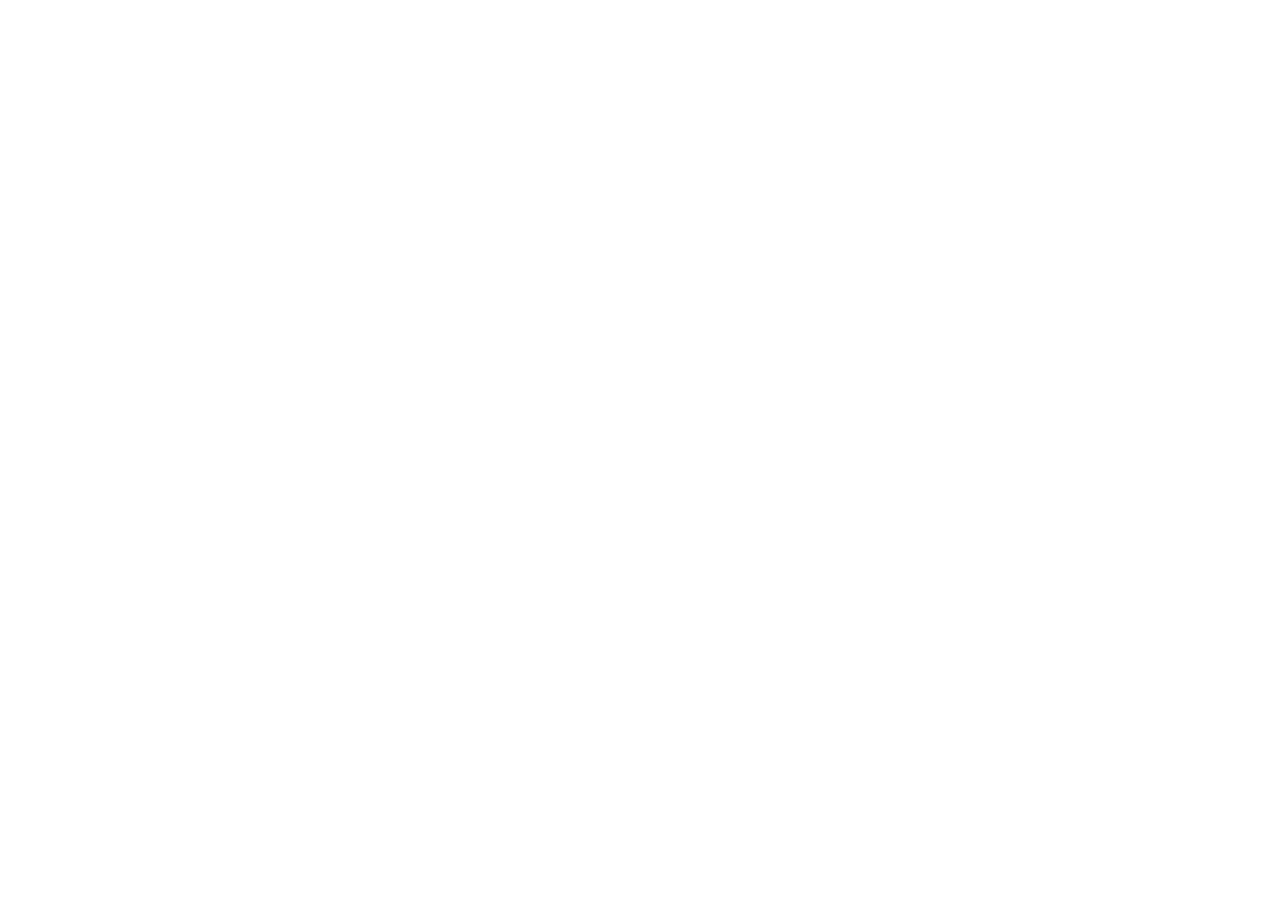
==== commit a0248e83: "Add files via upload" ====
--- a/index.html
+++ b/index.html
@@ -1 +1 @@
-<!doctype html><html lang="en"><head><meta charset="utf-8"/><meta name="viewport" content="width=device-width,initial-scale=1"/><meta name="theme-color" content="#000000"/><meta name="description" content="DUBAS GMBH · Logistics · Software · Travel — Spezialisierte Software für Verpackungsindustrie und Reisebüros seit 25 Jahren. Wien, Österreich."/><link rel="preconnect" href="https://fonts.googleapis.com"/><link rel="preconnect" href="https://fonts.gstatic.com" crossorigin/><link href="https://fonts.googleapis.com/css2?family=Inter:wght@600&display=swap" rel="stylesheet"/><title>DUBAS GMBH · Logistics · Software · Travel</title><script>window.addEventListener("error",function(e){e.error instanceof DOMException&&"DataCloneError"===e.error.name&&e.message&&e.message.includes("PerformanceServerTiming")&&(e.stopImmediatePropagation(),e.preventDefault())},!0)</script><script defer="defer" src="/static/js/main.39b60852.js"></script><link href="/static/css/main.dbda0793.css" rel="stylesheet"></head><body><noscript>You need to enable JavaScript to run this app.</noscript><div id="root"></div><script>!function(e,t){var r,s,o,i;t.__SV||(window.posthog=t,t._i=[],t.init=function(n,a,p){function c(e,t){var r=t.split(".");2==r.length&&(e=e[r[0]],t=r[1]),e[t]=function(){e.push([t].concat(Array.prototype.slice.call(arguments,0)))}}(o=e.createElement("script")).type="text/javascript",o.crossOrigin="anonymous",o.async=!0,o.src=a.api_host.replace(".i.posthog.com","-assets.i.posthog.com")+"/static/array.js",(i=e.getElementsByTagName("script")[0]).parentNode.insertBefore(o,i);var g=t;for(void 0!==p?g=t[p]=[]:p="posthog",g.people=g.people||[],g.toString=function(e){var t="posthog";return"posthog"!==p&&(t+="."+p),e||(t+=" (stub)"),t},g.people.toString=function(){return g.toString(1)+".people (stub)"},r="init me ws ys ps bs capture je Di ks register register_once register_for_session unregister unregister_for_session Ps getFeatureFlag getFeatureFlagPayload isFeatureEnabled reloadFeatureFlags updateEarlyAccessFeatureEnrollment getEarlyAccessFeatures on onFeatureFlags onSurveysLoaded onSessionId getSurveys getActiveMatchingSurveys renderSurvey canRenderSurvey canRenderSurveyAsync identify setPersonProperties group resetGroups setPersonPropertiesForFlags resetPersonPropertiesForFlags setGroupPropertiesForFlags resetGroupPropertiesForFlags reset get_distinct_id getGroups get_session_id get_session_replay_url alias set_config startSessionRecording stopSessionRecording sessionRecordingStarted captureException loadToolbar get_property getSessionProperty Es $s createPersonProfile Is opt_in_capturing opt_out_capturing has_opted_in_capturing has_opted_out_capturing clear_opt_in_out_capturing Ss debug xs getPageViewId captureTraceFeedback captureTraceMetric".split(" "),s=0;s<r.length;s++)c(g,r[s]);t._i.push([n,a,p])},t.__SV=1)}(document,window.posthog||[]),posthog.init("phc_xAvL2Iq4tFmANRE7kzbKwaSqp1HJjN7x48s3vr0CMjs",{api_host:"https://us.i.posthog.com",person_profiles:"identified_only",session_recording:{recordCrossOriginIframes:!0,capturePerformance:!1}})</script></body></html>+<!doctype html><html lang="en"><head><meta charset="utf-8"/><meta name="viewport" content="width=device-width,initial-scale=1"/><meta name="theme-color" content="#000000"/><meta name="description" content="DUBAS GMBH · Logistics · Software · Travel — Spezialisierte Software für Verpackungsindustrie und Reisebüros seit 25 Jahren. Wien, Österreich."/><link rel="preconnect" href="https://fonts.googleapis.com"/><link rel="preconnect" href="https://fonts.gstatic.com" crossorigin/><link href="https://fonts.googleapis.com/css2?family=Inter:wght@600&display=swap" rel="stylesheet"/><title>DUBAS GMBH · Logistics · Software · Travel</title><script>window.addEventListener("error",function(e){e.error instanceof DOMException&&"DataCloneError"===e.error.name&&e.message&&e.message.includes("PerformanceServerTiming")&&(e.stopImmediatePropagation(),e.preventDefault())},!0)</script><script defer="defer" src="/aldbs-website/static/js/main.ba657f8c.js"></script><link href="/aldbs-website/static/css/main.f60c0947.css" rel="stylesheet"></head><body><noscript>You need to enable JavaScript to run this app.</noscript><div id="root"></div><script>!function(e,t){var r,s,o,i;t.__SV||(window.posthog=t,t._i=[],t.init=function(n,a,p){function c(e,t){var r=t.split(".");2==r.length&&(e=e[r[0]],t=r[1]),e[t]=function(){e.push([t].concat(Array.prototype.slice.call(arguments,0)))}}(o=e.createElement("script")).type="text/javascript",o.crossOrigin="anonymous",o.async=!0,o.src=a.api_host.replace(".i.posthog.com","-assets.i.posthog.com")+"/static/array.js",(i=e.getElementsByTagName("script")[0]).parentNode.insertBefore(o,i);var g=t;for(void 0!==p?g=t[p]=[]:p="posthog",g.people=g.people||[],g.toString=function(e){var t="posthog";return"posthog"!==p&&(t+="."+p),e||(t+=" (stub)"),t},g.people.toString=function(){return g.toString(1)+".people (stub)"},r="init me ws ys ps bs capture je Di ks register register_once register_for_session unregister unregister_for_session Ps getFeatureFlag getFeatureFlagPayload isFeatureEnabled reloadFeatureFlags updateEarlyAccessFeatureEnrollment getEarlyAccessFeatures on onFeatureFlags onSurveysLoaded onSessionId getSurveys getActiveMatchingSurveys renderSurvey canRenderSurvey canRenderSurveyAsync identify setPersonProperties group resetGroups setPersonPropertiesForFlags resetPersonPropertiesForFlags setGroupPropertiesForFlags resetGroupPropertiesForFlags reset get_distinct_id getGroups get_session_id get_session_replay_url alias set_config startSessionRecording stopSessionRecording sessionRecordingStarted captureException loadToolbar get_property getSessionProperty Es $s createPersonProfile Is opt_in_capturing opt_out_capturing has_opted_in_capturing has_opted_out_capturing clear_opt_in_out_capturing Ss debug xs getPageViewId captureTraceFeedback captureTraceMetric".split(" "),s=0;s<r.length;s++)c(g,r[s]);t._i.push([n,a,p])},t.__SV=1)}(document,window.posthog||[]),posthog.init("phc_xAvL2Iq4tFmANRE7kzbKwaSqp1HJjN7x48s3vr0CMjs",{api_host:"https://us.i.posthog.com",person_profiles:"identified_only",session_recording:{recordCrossOriginIframes:!0,capturePerformance:!1}})</script></body></html>
